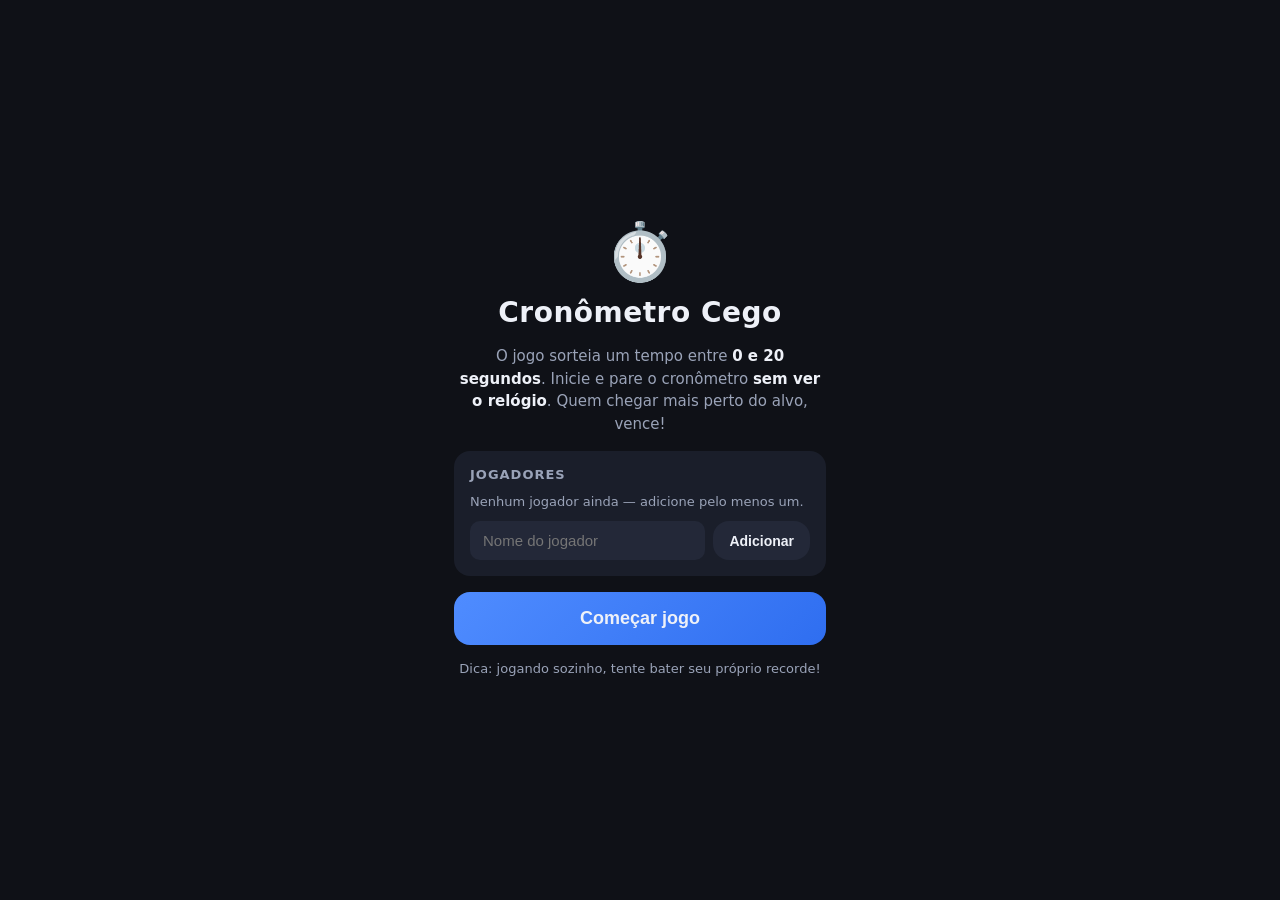
==== index.html @ a667278f "Adiciona jogo Cronômetro Cego (PWA para navegador e celular) Jogo de precisão temporal: o app sortei" ====
<!DOCTYPE html>
<html lang="pt-BR">
<head>
  <meta charset="UTF-8">
  <meta name="viewport" content="width=device-width, initial-scale=1.0, user-scalable=no, viewport-fit=cover">
  <meta name="theme-color" content="#0f1117">
  <meta name="description" content="Jogo do cronômetro cego: tente parar o tempo no alvo sem ver o relógio!">
  <title>Cronômetro Cego</title>
  <link rel="manifest" href="manifest.webmanifest">
  <link rel="icon" href="icon.svg" type="image/svg+xml">
  <link rel="apple-touch-icon" href="icon.svg">
  <link rel="stylesheet" href="style.css">
</head>
<body>

  <!-- ===== Tela: Configuração ===== -->
  <section id="screen-setup" class="screen active">
    <div class="container">
      <div class="logo">⏱️</div>
      <h1>Cronômetro Cego</h1>
      <p class="subtitle">
        O jogo sorteia um tempo entre <strong>0 e 20 segundos</strong>.
        Inicie e pare o cronômetro <strong>sem ver o relógio</strong>.
        Quem chegar mais perto do alvo, vence!
      </p>

      <div class="card">
        <label class="field-label" for="player-name-input">Jogadores</label>
        <ul id="player-list" class="player-list"></ul>
        <div class="add-player-row">
          <input id="player-name-input" type="text" maxlength="16" placeholder="Nome do jogador" autocomplete="off">
          <button id="btn-add-player" class="btn btn-small" type="button">Adicionar</button>
        </div>
      </div>

      <button id="btn-start-game" class="btn btn-primary btn-big" type="button">Começar jogo</button>
      <p class="hint">Dica: jogando sozinho, tente bater seu próprio recorde!</p>
    </div>
  </section>

  <!-- ===== Tela: Jogo ===== -->
  <section id="screen-play" class="screen">
    <div class="container">
      <div class="target-box">
        <span class="target-label">Tempo alvo</span>
        <span id="target-display" class="target-value">0,00 s</span>
      </div>

      <div id="current-player-box" class="current-player">
        <span class="turn-label">Vez de</span>
        <span id="current-player-name" class="turn-name">Jogador 1</span>
      </div>

      <button id="btn-timer" class="timer-button state-ready" type="button">
        <span id="timer-button-label">TOCAR PARA<br>INICIAR</span>
        <span class="pulse-ring"></span>
      </button>

      <p id="play-hint" class="hint">O relógio fica escondido enquanto corre. Confie no seu instinto! 🙈</p>
      <button id="btn-abort" class="btn btn-ghost" type="button">Cancelar rodada</button>
    </div>
  </section>

  <!-- ===== Tela: Registrado (entre jogadores) ===== -->
  <section id="screen-recorded" class="screen">
    <div class="container">
      <div class="logo">🔒</div>
      <h2>Tempo registrado!</h2>
      <p class="subtitle">O resultado de <strong id="recorded-player-name"></strong> ficará em segredo até o fim da rodada.</p>
      <p class="subtitle">Passe o aparelho para <strong id="next-player-name"></strong>.</p>
      <button id="btn-next-player" class="btn btn-primary btn-big" type="button">Estou pronto!</button>
    </div>
  </section>

  <!-- ===== Tela: Resultados ===== -->
  <section id="screen-results" class="screen">
    <div class="container">
      <div class="logo">🏆</div>
      <h2 id="results-title">Resultados</h2>
      <p class="subtitle">Tempo alvo: <strong id="results-target"></strong></p>

      <ol id="results-list" class="results-list"></ol>

      <div id="solo-best" class="solo-best hidden">
        Seu recorde: <strong id="solo-best-value"></strong> de diferença
      </div>

      <button id="btn-play-again" class="btn btn-primary btn-big" type="button">Jogar de novo</button>
      <button id="btn-change-players" class="btn btn-ghost" type="button">Trocar jogadores</button>
    </div>
  </section>

  <script src="app.js"></script>
</body>
</html>
---- style.css ----
/* ===== Base ===== */
* {
  margin: 0;
  padding: 0;
  box-sizing: border-box;
  -webkit-tap-highlight-color: transparent;
}

:root {
  --bg: #0f1117;
  --surface: #1a1e2a;
  --surface-2: #232838;
  --text: #eef1f8;
  --text-dim: #9aa3b8;
  --accent: #4f8cff;
  --accent-strong: #2f6ef0;
  --danger: #ff5d5d;
  --gold: #ffce4f;
  --radius: 16px;
}

html, body {
  height: 100%;
}

body {
  font-family: system-ui, -apple-system, "Segoe UI", Roboto, sans-serif;
  background: var(--bg);
  color: var(--text);
  overscroll-behavior: none;
  user-select: none;
  -webkit-user-select: none;
}

/* ===== Telas ===== */
.screen {
  display: none;
  min-height: 100dvh;
  padding: env(safe-area-inset-top) env(safe-area-inset-right) env(safe-area-inset-bottom) env(safe-area-inset-left);
}

.screen.active {
  display: flex;
  align-items: center;
  justify-content: center;
}

.container {
  width: 100%;
  max-width: 420px;
  padding: 24px;
  display: flex;
  flex-direction: column;
  align-items: center;
  gap: 16px;
  text-align: center;
}

.logo {
  font-size: 56px;
  line-height: 1;
}

h1 {
  font-size: 28px;
  letter-spacing: 0.5px;
}

h2 {
  font-size: 24px;
}

.subtitle {
  color: var(--text-dim);
  font-size: 15px;
  line-height: 1.5;
}

.subtitle strong {
  color: var(--text);
}

.hint {
  color: var(--text-dim);
  font-size: 13px;
}

.hidden {
  display: none !important;
}

/* ===== Botões ===== */
.btn {
  border: none;
  border-radius: var(--radius);
  font-size: 16px;
  font-weight: 600;
  color: var(--text);
  background: var(--surface-2);
  padding: 12px 20px;
  cursor: pointer;
  transition: transform 0.08s ease, background 0.15s ease;
}

.btn:active {
  transform: scale(0.97);
}

.btn-primary {
  background: linear-gradient(135deg, var(--accent), var(--accent-strong));
}

.btn-big {
  width: 100%;
  padding: 16px;
  font-size: 18px;
}

.btn-small {
  padding: 10px 16px;
  font-size: 14px;
  white-space: nowrap;
}

.btn-ghost {
  background: transparent;
  color: var(--text-dim);
  font-size: 14px;
}

/* ===== Configuração ===== */
.card {
  width: 100%;
  background: var(--surface);
  border-radius: var(--radius);
  padding: 16px;
  display: flex;
  flex-direction: column;
  gap: 12px;
  text-align: left;
}

.field-label {
  font-size: 13px;
  font-weight: 700;
  text-transform: uppercase;
  letter-spacing: 1px;
  color: var(--text-dim);
}

.player-list {
  list-style: none;
  display: flex;
  flex-direction: column;
  gap: 8px;
}

.player-list:empty::after {
  content: "Nenhum jogador ainda — adicione pelo menos um.";
  color: var(--text-dim);
  font-size: 13px;
}

.player-list li {
  display: flex;
  align-items: center;
  justify-content: space-between;
  background: var(--surface-2);
  border-radius: 10px;
  padding: 10px 12px;
  font-size: 15px;
}

.player-list .remove-player {
  background: none;
  border: none;
  color: var(--danger);
  font-size: 18px;
  cursor: pointer;
  padding: 0 4px;
  line-height: 1;
}

.add-player-row {
  display: flex;
  gap: 8px;
}

.add-player-row input {
  flex: 1;
  min-width: 0;
  background: var(--surface-2);
  border: 1px solid transparent;
  border-radius: 10px;
  padding: 10px 12px;
  font-size: 15px;
  color: var(--text);
  outline: none;
}

.add-player-row input:focus {
  border-color: var(--accent);
}

/* ===== Jogo ===== */
.target-box {
  display: flex;
  flex-direction: column;
  gap: 4px;
  background: var(--surface);
  border-radius: var(--radius);
  padding: 16px 32px;
}

.target-label {
  font-size: 12px;
  text-transform: uppercase;
  letter-spacing: 2px;
  color: var(--text-dim);
}

.target-value {
  font-size: 44px;
  font-weight: 800;
  font-variant-numeric: tabular-nums;
  color: var(--gold);
}

.current-player {
  display: flex;
  flex-direction: column;
  gap: 2px;
}

.turn-label {
  font-size: 12px;
  text-transform: uppercase;
  letter-spacing: 2px;
  color: var(--text-dim);
}

.turn-name {
  font-size: 22px;
  font-weight: 700;
}

.timer-button {
  position: relative;
  width: min(70vw, 280px);
  height: min(70vw, 280px);
  border-radius: 50%;
  border: none;
  font-size: 22px;
  font-weight: 800;
  letter-spacing: 1px;
  line-height: 1.4;
  color: #fff;
  cursor: pointer;
  transition: transform 0.08s ease;
  touch-action: manipulation;
}

.timer-button:active {
  transform: scale(0.96);
}

.timer-button.state-ready {
  background: radial-gradient(circle at 30% 30%, #35d07f, #1d9e5c);
  box-shadow: 0 0 40px rgba(53, 208, 127, 0.35);
}

.timer-button.state-running {
  background: radial-gradient(circle at 30% 30%, #ff7a5d, #e0402c);
  box-shadow: 0 0 40px rgba(255, 93, 93, 0.4);
}

.pulse-ring {
  position: absolute;
  inset: 0;
  border-radius: 50%;
  border: 3px solid rgba(255, 255, 255, 0.5);
  opacity: 0;
  pointer-events: none;
}

.timer-button.state-running .pulse-ring {
  animation: pulse 1.2s ease-out infinite;
}

@keyframes pulse {
  0%   { transform: scale(1);    opacity: 0.6; }
  100% { transform: scale(1.25); opacity: 0; }
}

/* ===== Resultados ===== */
.results-list {
  width: 100%;
  list-style: none;
  display: flex;
  flex-direction: column;
  gap: 8px;
  counter-reset: rank;
}

.results-list li {
  display: grid;
  grid-template-columns: 32px 1fr auto;
  align-items: center;
  gap: 8px;
  background: var(--surface);
  border-radius: 12px;
  padding: 12px 14px;
  text-align: left;
}

.results-list li.winner {
  background: linear-gradient(135deg, rgba(255, 206, 79, 0.18), var(--surface));
  border: 1px solid rgba(255, 206, 79, 0.5);
}

.results-list .rank {
  font-size: 18px;
  font-weight: 800;
  color: var(--text-dim);
}

.results-list li.winner .rank {
  color: var(--gold);
}

.results-list .who {
  display: flex;
  flex-direction: column;
  gap: 2px;
  min-width: 0;
}

.results-list .who .name {
  font-weight: 700;
  overflow: hidden;
  text-overflow: ellipsis;
  white-space: nowrap;
}

.results-list .who .time {
  font-size: 13px;
  color: var(--text-dim);
  font-variant-numeric: tabular-nums;
}

.results-list .diff {
  font-size: 16px;
  font-weight: 800;
  font-variant-numeric: tabular-nums;
  color: var(--accent);
  white-space: nowrap;
}

.results-list li.winner .diff {
  color: var(--gold);
}

.solo-best {
  background: var(--surface);
  border-radius: 12px;
  padding: 12px 16px;
  font-size: 14px;
  color: var(--text-dim);
}

.solo-best strong {
  color: var(--gold);
}
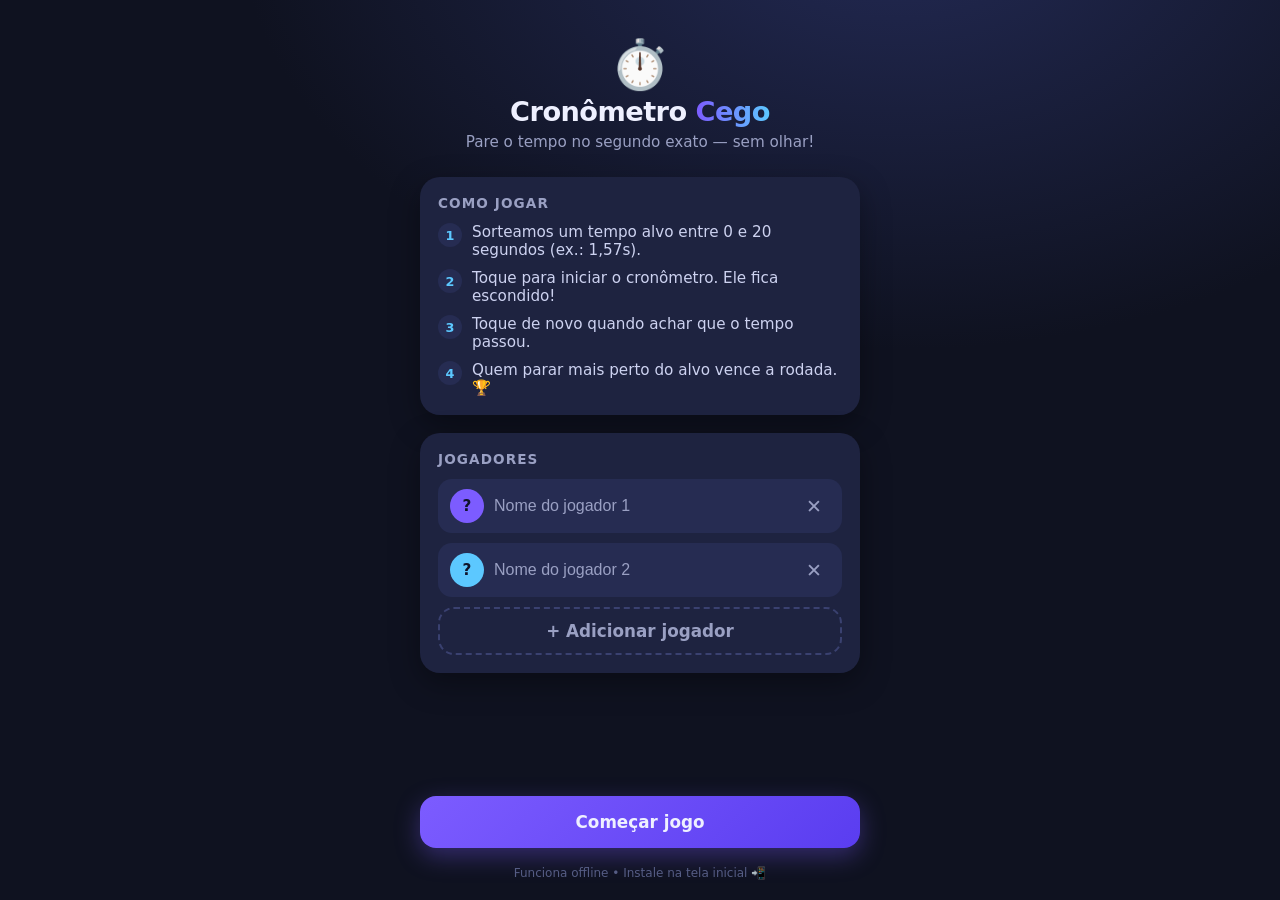
==== commit 9ea4cb60: "Adiciona jogo Cronômetro Cego (PWA para navegador e mobile) Jogo de precisão: o app sorteia um tempo" ====
--- a/index.html
+++ b/index.html
@@ -1,95 +1,777 @@
 <!DOCTYPE html>
 <html lang="pt-BR">
 <head>
-  <meta charset="UTF-8">
-  <meta name="viewport" content="width=device-width, initial-scale=1.0, user-scalable=no, viewport-fit=cover">
-  <meta name="theme-color" content="#0f1117">
-  <meta name="description" content="Jogo do cronômetro cego: tente parar o tempo no alvo sem ver o relógio!">
+  <meta charset="UTF-8" />
+  <meta name="viewport" content="width=device-width, initial-scale=1.0, user-scalable=no, viewport-fit=cover" />
+  <meta name="theme-color" content="#0f1220" />
+  <meta name="description" content="Cronômetro Cego — jogo de precisão: pare o cronômetro no tempo exato sem olhar!" />
+  <link rel="manifest" href="manifest.json" />
+  <link rel="icon" href="icons/icon.svg" type="image/svg+xml" />
+  <link rel="apple-touch-icon" href="icons/icon-192.png" />
+  <meta name="apple-mobile-web-app-capable" content="yes" />
+  <meta name="apple-mobile-web-app-status-bar-style" content="black-translucent" />
   <title>Cronômetro Cego</title>
-  <link rel="manifest" href="manifest.webmanifest">
-  <link rel="icon" href="icon.svg" type="image/svg+xml">
-  <link rel="apple-touch-icon" href="icon.svg">
-  <link rel="stylesheet" href="style.css">
+  <style>
+    :root {
+      --bg: #0f1220;
+      --bg-soft: #191d33;
+      --card: #1e2340;
+      --card-2: #262c52;
+      --text: #eef0ff;
+      --muted: #9aa0c3;
+      --accent: #7c5cff;
+      --accent-2: #5cc8ff;
+      --green: #3ddc84;
+      --yellow: #ffd166;
+      --red: #ff5c7a;
+      --radius: 20px;
+      --shadow: 0 10px 30px rgba(0, 0, 0, 0.35);
+    }
+
+    * { margin: 0; padding: 0; box-sizing: border-box; -webkit-tap-highlight-color: transparent; }
+
+    html, body {
+      height: 100%;
+      overscroll-behavior: none;
+    }
+
+    body {
+      font-family: system-ui, -apple-system, "Segoe UI", Roboto, sans-serif;
+      background: radial-gradient(1200px 800px at 70% -10%, #232a55 0%, var(--bg) 55%);
+      color: var(--text);
+      display: flex;
+      justify-content: center;
+      min-height: 100dvh;
+      user-select: none;
+      -webkit-user-select: none;
+    }
+
+    #app {
+      width: 100%;
+      max-width: 480px;
+      padding: max(16px, env(safe-area-inset-top)) 20px max(20px, env(safe-area-inset-bottom));
+      display: flex;
+      flex-direction: column;
+    }
+
+    .screen { display: none; flex-direction: column; flex: 1; animation: fadeIn 0.35s ease; }
+    .screen.active { display: flex; }
+
+    @keyframes fadeIn {
+      from { opacity: 0; transform: translateY(10px); }
+      to { opacity: 1; transform: translateY(0); }
+    }
+
+    @keyframes pop {
+      0% { transform: scale(0.6); opacity: 0; }
+      70% { transform: scale(1.08); }
+      100% { transform: scale(1); opacity: 1; }
+    }
+
+    header.top {
+      text-align: center;
+      padding: 24px 0 8px;
+    }
+
+    .logo {
+      font-size: 3rem;
+      line-height: 1;
+    }
+
+    h1 {
+      font-size: 1.7rem;
+      font-weight: 800;
+      letter-spacing: -0.02em;
+      margin-top: 8px;
+    }
+
+    h1 .grad {
+      background: linear-gradient(90deg, var(--accent), var(--accent-2));
+      -webkit-background-clip: text;
+      background-clip: text;
+      color: transparent;
+    }
+
+    .subtitle { color: var(--muted); margin-top: 6px; font-size: 0.95rem; }
+
+    .card {
+      background: var(--card);
+      border-radius: var(--radius);
+      padding: 18px;
+      box-shadow: var(--shadow);
+      margin-top: 18px;
+    }
+
+    .card h2 {
+      font-size: 0.85rem;
+      text-transform: uppercase;
+      letter-spacing: 0.08em;
+      color: var(--muted);
+      margin-bottom: 12px;
+    }
+
+    .rules { list-style: none; display: grid; gap: 10px; }
+    .rules li { display: flex; gap: 10px; align-items: flex-start; font-size: 0.95rem; color: #cdd2f0; }
+    .rules .n {
+      flex: 0 0 auto;
+      width: 24px; height: 24px;
+      border-radius: 50%;
+      background: var(--card-2);
+      color: var(--accent-2);
+      display: grid; place-items: center;
+      font-weight: 700; font-size: 0.8rem;
+    }
+
+    /* Players list */
+    .player-row {
+      display: flex;
+      align-items: center;
+      gap: 10px;
+      background: var(--card-2);
+      border-radius: 14px;
+      padding: 10px 12px;
+      margin-bottom: 10px;
+    }
+
+    .player-row .avatar {
+      width: 34px; height: 34px;
+      border-radius: 50%;
+      display: grid; place-items: center;
+      font-weight: 800;
+      font-size: 0.95rem;
+      color: #10132a;
+    }
+
+    .player-row input {
+      flex: 1;
+      min-width: 0;
+      background: transparent;
+      border: none;
+      outline: none;
+      color: var(--text);
+      font-size: 1rem;
+      font-weight: 600;
+    }
+    .player-row input::placeholder { color: var(--muted); font-weight: 400; }
+
+    .player-row .remove {
+      background: none;
+      border: none;
+      color: var(--muted);
+      font-size: 1.2rem;
+      cursor: pointer;
+      padding: 4px 8px;
+      border-radius: 8px;
+    }
+    .player-row .remove:active { background: rgba(255, 92, 122, 0.15); color: var(--red); }
+
+    .btn {
+      display: block;
+      width: 100%;
+      border: none;
+      border-radius: 16px;
+      padding: 16px;
+      font-size: 1.05rem;
+      font-weight: 700;
+      font-family: inherit;
+      cursor: pointer;
+      color: var(--text);
+      background: var(--card-2);
+      transition: transform 0.1s ease, filter 0.15s ease;
+    }
+    .btn:active { transform: scale(0.97); filter: brightness(1.15); }
+
+    .btn.primary {
+      background: linear-gradient(135deg, var(--accent), #5a3df0);
+      box-shadow: 0 8px 24px rgba(124, 92, 255, 0.35);
+    }
+
+    .btn.ghost {
+      background: transparent;
+      border: 2px dashed #3a4170;
+      color: var(--muted);
+      padding: 12px;
+      font-weight: 600;
+    }
+
+    .btn + .btn { margin-top: 12px; }
+
+    .spacer { flex: 1; }
+
+    /* ===== Round / target screen ===== */
+    .badge {
+      display: inline-block;
+      background: var(--card-2);
+      color: var(--accent-2);
+      font-size: 0.8rem;
+      font-weight: 700;
+      letter-spacing: 0.06em;
+      text-transform: uppercase;
+      padding: 6px 14px;
+      border-radius: 999px;
+      margin: 0 auto;
+    }
+
+    .center { text-align: center; }
+
+    .target-value {
+      font-size: clamp(4rem, 22vw, 6.5rem);
+      font-weight: 900;
+      letter-spacing: -0.03em;
+      line-height: 1.05;
+      margin: 10px 0 0;
+      background: linear-gradient(135deg, var(--accent-2), var(--accent));
+      -webkit-background-clip: text;
+      background-clip: text;
+      color: transparent;
+      animation: pop 0.5s ease;
+    }
+
+    .target-unit { font-size: 1.1rem; color: var(--muted); margin-top: 4px; }
+
+    .turn-pill {
+      display: flex;
+      align-items: center;
+      justify-content: center;
+      gap: 10px;
+      margin: 26px auto 0;
+      background: var(--card);
+      border-radius: 999px;
+      padding: 10px 20px;
+      width: fit-content;
+      box-shadow: var(--shadow);
+    }
+    .turn-pill .avatar {
+      width: 30px; height: 30px;
+      border-radius: 50%;
+      display: grid; place-items: center;
+      font-weight: 800; font-size: 0.85rem;
+      color: #10132a;
+    }
+    .turn-pill .name { font-weight: 700; font-size: 1.05rem; }
+
+    .hint { color: var(--muted); font-size: 0.9rem; margin-top: 14px; }
+
+    /* ===== The big timer button ===== */
+    .big-btn {
+      width: min(72vw, 300px);
+      aspect-ratio: 1;
+      margin: 28px auto;
+      border-radius: 50%;
+      border: none;
+      cursor: pointer;
+      font-family: inherit;
+      color: var(--text);
+      display: flex;
+      flex-direction: column;
+      align-items: center;
+      justify-content: center;
+      gap: 6px;
+      background: linear-gradient(145deg, #2a3160, #1c2143);
+      box-shadow: var(--shadow), inset 0 2px 0 rgba(255, 255, 255, 0.08);
+      transition: transform 0.1s ease;
+      position: relative;
+    }
+    .big-btn:active { transform: scale(0.96); }
+
+    .big-btn .icon { font-size: 3rem; line-height: 1; }
+    .big-btn .label { font-size: 1.15rem; font-weight: 800; letter-spacing: 0.02em; }
+    .big-btn .sub { font-size: 0.85rem; color: var(--muted); font-weight: 500; }
+
+    .big-btn.running {
+      background: linear-gradient(145deg, #45308f, #6d28d9);
+      animation: pulse 1.6s ease-in-out infinite;
+    }
+    .big-btn.running .sub { color: rgba(255, 255, 255, 0.75); }
+
+    @keyframes pulse {
+      0%, 100% { box-shadow: 0 0 0 0 rgba(124, 92, 255, 0.45), var(--shadow); }
+      50% { box-shadow: 0 0 0 26px rgba(124, 92, 255, 0), var(--shadow); }
+    }
+
+    /* ===== Player result ===== */
+    .result-time {
+      font-size: clamp(3.2rem, 17vw, 5rem);
+      font-weight: 900;
+      letter-spacing: -0.03em;
+      margin-top: 8px;
+      animation: pop 0.45s ease;
+    }
+
+    .diff-pill {
+      display: inline-flex;
+      align-items: center;
+      gap: 8px;
+      margin-top: 14px;
+      padding: 10px 20px;
+      border-radius: 999px;
+      font-weight: 800;
+      font-size: 1.05rem;
+      animation: pop 0.5s ease 0.1s backwards;
+    }
+    .diff-pill.great { background: rgba(61, 220, 132, 0.15); color: var(--green); }
+    .diff-pill.ok    { background: rgba(255, 209, 102, 0.15); color: var(--yellow); }
+    .diff-pill.bad   { background: rgba(255, 92, 122, 0.15); color: var(--red); }
+
+    .verdict { margin-top: 12px; font-size: 1rem; color: var(--muted); }
+
+    /* ===== Ranking ===== */
+    .rank-row {
+      display: flex;
+      align-items: center;
+      gap: 12px;
+      background: var(--card-2);
+      border-radius: 14px;
+      padding: 12px 14px;
+      margin-bottom: 10px;
+      animation: fadeIn 0.4s ease backwards;
+    }
+    .rank-row:nth-child(1) { animation-delay: 0.05s; }
+    .rank-row:nth-child(2) { animation-delay: 0.15s; }
+    .rank-row:nth-child(3) { animation-delay: 0.25s; }
+    .rank-row:nth-child(4) { animation-delay: 0.35s; }
+    .rank-row:nth-child(5) { animation-delay: 0.45s; }
+    .rank-row:nth-child(6) { animation-delay: 0.55s; }
+
+    .rank-row.winner {
+      background: linear-gradient(135deg, rgba(124, 92, 255, 0.35), rgba(92, 200, 255, 0.2));
+      outline: 2px solid rgba(124, 92, 255, 0.6);
+    }
+
+    .rank-row .medal { font-size: 1.4rem; width: 30px; text-align: center; }
+    .rank-row .info { flex: 1; min-width: 0; }
+    .rank-row .info .nm { font-weight: 700; white-space: nowrap; overflow: hidden; text-overflow: ellipsis; }
+    .rank-row .info .tm { font-size: 0.85rem; color: var(--muted); margin-top: 2px; }
+    .rank-row .delta { font-weight: 800; font-size: 1rem; text-align: right; }
+    .rank-row .delta small { display: block; font-weight: 500; color: var(--muted); font-size: 0.7rem; }
+
+    .winner-banner {
+      text-align: center;
+      margin: 18px 0 6px;
+    }
+    .winner-banner .trophy { font-size: 3.2rem; animation: pop 0.6s ease; display: inline-block; }
+    .winner-banner .who { font-size: 1.4rem; font-weight: 800; margin-top: 6px; }
+    .winner-banner .who span {
+      background: linear-gradient(90deg, var(--yellow), #ff9f68);
+      -webkit-background-clip: text;
+      background-clip: text;
+      color: transparent;
+    }
+
+    /* Scoreboard */
+    .score-strip {
+      display: flex;
+      gap: 8px;
+      overflow-x: auto;
+      padding: 4px 0;
+      margin-top: 14px;
+      scrollbar-width: none;
+    }
+    .score-strip::-webkit-scrollbar { display: none; }
+    .score-chip {
+      flex: 0 0 auto;
+      background: var(--card);
+      border-radius: 12px;
+      padding: 8px 14px;
+      text-align: center;
+      min-width: 76px;
+    }
+    .score-chip .nm { font-size: 0.75rem; color: var(--muted); white-space: nowrap; max-width: 90px; overflow: hidden; text-overflow: ellipsis; }
+    .score-chip .pts { font-size: 1.2rem; font-weight: 800; margin-top: 2px; }
+
+    footer.credit {
+      text-align: center;
+      color: #565d85;
+      font-size: 0.75rem;
+      padding-top: 18px;
+    }
+  </style>
 </head>
 <body>
-
-  <!-- ===== Tela: Configuração ===== -->
-  <section id="screen-setup" class="screen active">
-    <div class="container">
-      <div class="logo">⏱️</div>
-      <h1>Cronômetro Cego</h1>
-      <p class="subtitle">
-        O jogo sorteia um tempo entre <strong>0 e 20 segundos</strong>.
-        Inicie e pare o cronômetro <strong>sem ver o relógio</strong>.
-        Quem chegar mais perto do alvo, vence!
-      </p>
+  <div id="app">
+
+    <!-- ============ TELA: INÍCIO / JOGADORES ============ -->
+    <section id="screen-home" class="screen active">
+      <header class="top">
+        <div class="logo">⏱️</div>
+        <h1>Cronômetro <span class="grad">Cego</span></h1>
+        <p class="subtitle">Pare o tempo no segundo exato — sem olhar!</p>
+      </header>
 
       <div class="card">
-        <label class="field-label" for="player-name-input">Jogadores</label>
-        <ul id="player-list" class="player-list"></ul>
-        <div class="add-player-row">
-          <input id="player-name-input" type="text" maxlength="16" placeholder="Nome do jogador" autocomplete="off">
-          <button id="btn-add-player" class="btn btn-small" type="button">Adicionar</button>
+        <h2>Como jogar</h2>
+        <ul class="rules">
+          <li><span class="n">1</span> Sorteamos um tempo alvo entre 0 e 20 segundos (ex.: 1,57s).</li>
+          <li><span class="n">2</span> Toque para iniciar o cronômetro. Ele fica escondido!</li>
+          <li><span class="n">3</span> Toque de novo quando achar que o tempo passou.</li>
+          <li><span class="n">4</span> Quem parar mais perto do alvo vence a rodada. 🏆</li>
+        </ul>
+      </div>
+
+      <div class="card">
+        <h2>Jogadores</h2>
+        <div id="players-list"></div>
+        <button class="btn ghost" id="btn-add-player">+ Adicionar jogador</button>
+      </div>
+
+      <div class="spacer"></div>
+      <button class="btn primary" id="btn-start-game" style="margin-top:18px;">Começar jogo</button>
+      <footer class="credit">Funciona offline • Instale na tela inicial 📲</footer>
+    </section>
+
+    <!-- ============ TELA: ALVO DA RODADA ============ -->
+    <section id="screen-target" class="screen">
+      <header class="top">
+        <span class="badge" id="round-badge">Rodada 1</span>
+      </header>
+
+      <div class="center" style="margin-top:30px;">
+        <p class="subtitle">Seu alvo é parar o cronômetro em</p>
+        <div class="target-value" id="target-display">0,00</div>
+        <div class="target-unit">segundos</div>
+      </div>
+
+      <div class="spacer"></div>
+
+      <div class="center">
+        <p class="hint">Memorize bem esse número! ☝️</p>
+      </div>
+
+      <button class="btn primary" id="btn-goto-play" style="margin-top:20px;">Entendi, vamos lá!</button>
+    </section>
+
+    <!-- ============ TELA: JOGADA (cronômetro cego) ============ -->
+    <section id="screen-play" class="screen">
+      <header class="top">
+        <span class="badge" id="play-target-badge">Alvo: 0,00s</span>
+      </header>
+
+      <div class="turn-pill">
+        <div class="avatar" id="play-avatar">A</div>
+        <div class="name" id="play-name">Jogador</div>
+      </div>
+
+      <div class="spacer"></div>
+
+      <button class="big-btn" id="btn-timer">
+        <span class="icon" id="timer-icon">▶️</span>
+        <span class="label" id="timer-label">TOCAR PARA INICIAR</span>
+        <span class="sub" id="timer-sub">o cronômetro ficará invisível</span>
+      </button>
+
+      <div class="spacer"></div>
+      <p class="hint center" id="play-hint">Concentre-se… conte mentalmente! 🧠</p>
+    </section>
+
+    <!-- ============ TELA: RESULTADO DO JOGADOR ============ -->
+    <section id="screen-player-result" class="screen">
+      <header class="top">
+        <span class="badge" id="result-target-badge">Alvo: 0,00s</span>
+      </header>
+
+      <div class="center" style="margin-top:24px;">
+        <div class="turn-pill" style="margin-top:0;">
+          <div class="avatar" id="result-avatar">A</div>
+          <div class="name" id="result-name">Jogador</div>
         </div>
-      </div>
-
-      <button id="btn-start-game" class="btn btn-primary btn-big" type="button">Começar jogo</button>
-      <p class="hint">Dica: jogando sozinho, tente bater seu próprio recorde!</p>
-    </div>
-  </section>
-
-  <!-- ===== Tela: Jogo ===== -->
-  <section id="screen-play" class="screen">
-    <div class="container">
-      <div class="target-box">
-        <span class="target-label">Tempo alvo</span>
-        <span id="target-display" class="target-value">0,00 s</span>
-      </div>
-
-      <div id="current-player-box" class="current-player">
-        <span class="turn-label">Vez de</span>
-        <span id="current-player-name" class="turn-name">Jogador 1</span>
-      </div>
-
-      <button id="btn-timer" class="timer-button state-ready" type="button">
-        <span id="timer-button-label">TOCAR PARA<br>INICIAR</span>
-        <span class="pulse-ring"></span>
-      </button>
-
-      <p id="play-hint" class="hint">O relógio fica escondido enquanto corre. Confie no seu instinto! 🙈</p>
-      <button id="btn-abort" class="btn btn-ghost" type="button">Cancelar rodada</button>
-    </div>
-  </section>
-
-  <!-- ===== Tela: Registrado (entre jogadores) ===== -->
-  <section id="screen-recorded" class="screen">
-    <div class="container">
-      <div class="logo">🔒</div>
-      <h2>Tempo registrado!</h2>
-      <p class="subtitle">O resultado de <strong id="recorded-player-name"></strong> ficará em segredo até o fim da rodada.</p>
-      <p class="subtitle">Passe o aparelho para <strong id="next-player-name"></strong>.</p>
-      <button id="btn-next-player" class="btn btn-primary btn-big" type="button">Estou pronto!</button>
-    </div>
-  </section>
-
-  <!-- ===== Tela: Resultados ===== -->
-  <section id="screen-results" class="screen">
-    <div class="container">
-      <div class="logo">🏆</div>
-      <h2 id="results-title">Resultados</h2>
-      <p class="subtitle">Tempo alvo: <strong id="results-target"></strong></p>
-
-      <ol id="results-list" class="results-list"></ol>
-
-      <div id="solo-best" class="solo-best hidden">
-        Seu recorde: <strong id="solo-best-value"></strong> de diferença
-      </div>
-
-      <button id="btn-play-again" class="btn btn-primary btn-big" type="button">Jogar de novo</button>
-      <button id="btn-change-players" class="btn btn-ghost" type="button">Trocar jogadores</button>
-    </div>
-  </section>
-
-  <script src="app.js"></script>
+
+        <p class="subtitle" style="margin-top:26px;">Você parou em</p>
+        <div class="result-time" id="result-time">0,00s</div>
+
+        <div class="diff-pill" id="result-diff">±0,00s</div>
+        <p class="verdict" id="result-verdict"></p>
+      </div>
+
+      <div class="spacer"></div>
+      <button class="btn primary" id="btn-next-player">Próximo jogador →</button>
+    </section>
+
+    <!-- ============ TELA: RANKING DA RODADA ============ -->
+    <section id="screen-ranking" class="screen">
+      <header class="top">
+        <span class="badge" id="ranking-badge">Resultado da rodada</span>
+      </header>
+
+      <div class="winner-banner">
+        <span class="trophy">🏆</span>
+        <div class="who" id="winner-name"><span>—</span></div>
+        <p class="subtitle" id="winner-detail">chegou mais perto do alvo!</p>
+      </div>
+
+      <div class="card">
+        <h2 id="ranking-title">Ranking — alvo 0,00s</h2>
+        <div id="ranking-list"></div>
+      </div>
+
+      <div class="card">
+        <h2>Placar geral (vitórias)</h2>
+        <div class="score-strip" id="score-strip"></div>
+      </div>
+
+      <div class="spacer"></div>
+      <button class="btn primary" id="btn-next-round">Nova rodada 🔄</button>
+      <button class="btn" id="btn-end-game">Encerrar e voltar ao início</button>
+    </section>
+
+  </div>
+
+  <script>
+    "use strict";
+
+    /* ============================= Estado ============================= */
+    const AVATAR_COLORS = ["#7c5cff", "#5cc8ff", "#3ddc84", "#ffd166", "#ff5c7a", "#ff9f68", "#c084fc", "#4ade80"];
+
+    const state = {
+      players: [],        // { name, color, wins }
+      round: 0,
+      target: 0,          // segundos (2 casas)
+      currentIdx: 0,      // jogador da vez
+      results: [],        // { idx, time, diff } da rodada atual
+      timerStart: null,   // performance.now() quando iniciou
+      running: false,
+    };
+
+    /* ============================= Helpers ============================= */
+    const $ = (id) => document.getElementById(id);
+
+    const fmt = (n) => n.toFixed(2).replace(".", ",");
+
+    const vibrate = (ms) => { if (navigator.vibrate) navigator.vibrate(ms); };
+
+    function show(screenId) {
+      document.querySelectorAll(".screen").forEach((s) => s.classList.remove("active"));
+      $(screenId).classList.add("active");
+      window.scrollTo(0, 0);
+    }
+
+    function randomTarget() {
+      // 0,00 a 20,00 segundos, com 2 casas decimais
+      return Math.round(Math.random() * 2000) / 100;
+    }
+
+    function initials(name) {
+      return (name.trim()[0] || "?").toUpperCase();
+    }
+
+    /* ============================= Tela: jogadores ============================= */
+    const playersList = $("players-list");
+    let playerRows = []; // inputs vivos na tela inicial
+
+    function addPlayerRow(name = "") {
+      const idx = playerRows.length;
+      const color = AVATAR_COLORS[idx % AVATAR_COLORS.length];
+
+      const row = document.createElement("div");
+      row.className = "player-row";
+      row.innerHTML = `
+        <div class="avatar" style="background:${color}">?</div>
+        <input type="text" maxlength="16" placeholder="Nome do jogador ${idx + 1}" autocomplete="off" />
+        <button class="remove" aria-label="Remover jogador">✕</button>
+      `;
+
+      const input = row.querySelector("input");
+      const avatar = row.querySelector(".avatar");
+      input.value = name;
+      if (name) avatar.textContent = initials(name);
+
+      input.addEventListener("input", () => {
+        avatar.textContent = input.value.trim() ? initials(input.value) : "?";
+      });
+
+      row.querySelector(".remove").addEventListener("click", () => {
+        if (playerRows.length <= 1) return; // pelo menos 1 jogador
+        playersList.removeChild(row);
+        playerRows = playerRows.filter((r) => r.row !== row);
+        refreshPlaceholders();
+      });
+
+      playersList.appendChild(row);
+      playerRows.push({ row, input, avatar });
+    }
+
+    function refreshPlaceholders() {
+      playerRows.forEach((r, i) => {
+        r.input.placeholder = `Nome do jogador ${i + 1}`;
+        r.avatar.style.background = AVATAR_COLORS[i % AVATAR_COLORS.length];
+      });
+    }
+
+    $("btn-add-player").addEventListener("click", () => {
+      if (playerRows.length >= 8) return;
+      addPlayerRow();
+      playerRows[playerRows.length - 1].input.focus();
+    });
+
+    $("btn-start-game").addEventListener("click", () => {
+      state.players = playerRows.map((r, i) => ({
+        name: r.input.value.trim() || `Jogador ${i + 1}`,
+        color: AVATAR_COLORS[i % AVATAR_COLORS.length],
+        wins: 0,
+      }));
+      state.round = 0;
+      startRound();
+    });
+
+    /* ============================= Rodada ============================= */
+    function startRound() {
+      state.round += 1;
+      state.target = randomTarget();
+      state.currentIdx = 0;
+      state.results = [];
+
+      $("round-badge").textContent = `Rodada ${state.round}`;
+      $("target-display").textContent = fmt(state.target);
+      show("screen-target");
+    }
+
+    $("btn-goto-play").addEventListener("click", () => setupPlayScreen());
+
+    function setupPlayScreen() {
+      const p = state.players[state.currentIdx];
+      $("play-target-badge").textContent = `Alvo: ${fmt(state.target)}s`;
+      $("play-avatar").textContent = initials(p.name);
+      $("play-avatar").style.background = p.color;
+      $("play-name").textContent = p.name;
+      resetTimerButton();
+      show("screen-play");
+    }
+
+    /* ============================= Cronômetro cego ============================= */
+    const timerBtn = $("btn-timer");
+
+    function resetTimerButton() {
+      state.running = false;
+      state.timerStart = null;
+      timerBtn.classList.remove("running");
+      $("timer-icon").textContent = "▶️";
+      $("timer-label").textContent = "TOCAR PARA INICIAR";
+      $("timer-sub").textContent = "o cronômetro ficará invisível";
+      $("play-hint").textContent = "Concentre-se… conte mentalmente! 🧠";
+    }
+
+    timerBtn.addEventListener("click", () => {
+      if (!state.running) {
+        // INICIAR
+        state.running = true;
+        state.timerStart = performance.now();
+        timerBtn.classList.add("running");
+        $("timer-icon").textContent = "⏱️";
+        $("timer-label").textContent = "CRONÔMETRO RODANDO…";
+        $("timer-sub").textContent = "toque para PARAR";
+        $("play-hint").textContent = `Pare o mais perto possível de ${fmt(state.target)}s!`;
+        vibrate(30);
+      } else {
+        // PARAR
+        const elapsed = (performance.now() - state.timerStart) / 1000;
+        state.running = false;
+        vibrate([30, 40, 30]);
+
+        const time = Math.round(elapsed * 100) / 100;
+        const diff = Math.round(Math.abs(time - state.target) * 100) / 100;
+        state.results.push({ idx: state.currentIdx, time, diff });
+        showPlayerResult(time, diff);
+      }
+    });
+
+    /* ============================= Resultado do jogador ============================= */
+    function showPlayerResult(time, diff) {
+      const p = state.players[state.currentIdx];
+      $("result-target-badge").textContent = `Alvo: ${fmt(state.target)}s`;
+      $("result-avatar").textContent = initials(p.name);
+      $("result-avatar").style.background = p.color;
+      $("result-name").textContent = p.name;
+      $("result-time").textContent = `${fmt(time)}s`;
+
+      const pill = $("result-diff");
+      pill.textContent = `Diferença: ${fmt(diff)}s`;
+      pill.className = "diff-pill " + (diff <= 0.15 ? "great" : diff <= 0.6 ? "ok" : "bad");
+
+      $("result-verdict").textContent =
+        diff === 0    ? "PERFEITO! Você é um relógio humano! 🤯" :
+        diff <= 0.15  ? "Impressionante! Quase cravou! 🎯" :
+        diff <= 0.6   ? "Muito bom! Chegou pertinho. 👏" :
+        diff <= 1.5   ? "Nada mal, dá pra melhorar! 💪" :
+                        "Eita… o tempo voou (ou se arrastou)! 😅";
+
+      const isLast = state.currentIdx === state.players.length - 1;
+      $("btn-next-player").textContent = isLast
+        ? (state.players.length === 1 ? "Ver resultado 🏁" : "Ver ranking 🏁")
+        : "Próximo jogador →";
+
+      show("screen-player-result");
+    }
+
+    $("btn-next-player").addEventListener("click", () => {
+      if (state.currentIdx < state.players.length - 1) {
+        state.currentIdx += 1;
+        setupPlayScreen();
+      } else {
+        showRanking();
+      }
+    });
+
+    /* ============================= Ranking ============================= */
+    function showRanking() {
+      const sorted = [...state.results].sort((a, b) => a.diff - b.diff);
+      const winner = state.players[sorted[0].idx];
+      winner.wins += 1;
+
+      $("ranking-badge").textContent = `Rodada ${state.round} — fim`;
+      $("winner-name").innerHTML = `<span>${escapeHtml(winner.name)}</span> venceu!`;
+      $("winner-detail").textContent =
+        state.players.length === 1
+          ? `Sua diferença foi de ${fmt(sorted[0].diff)}s. Tente bater esse recorde!`
+          : `Ficou a apenas ${fmt(sorted[0].diff)}s do alvo!`;
+      $("ranking-title").textContent = `Ranking — alvo ${fmt(state.target)}s`;
+
+      const medals = ["🥇", "🥈", "🥉"];
+      $("ranking-list").innerHTML = sorted.map((r, i) => {
+        const p = state.players[r.idx];
+        return `
+          <div class="rank-row ${i === 0 ? "winner" : ""}">
+            <div class="medal">${medals[i] || `${i + 1}º`}</div>
+            <div class="avatar" style="background:${p.color};width:32px;height:32px;border-radius:50%;display:grid;place-items:center;font-weight:800;color:#10132a;">${initials(p.name)}</div>
+            <div class="info">
+              <div class="nm">${escapeHtml(p.name)}</div>
+              <div class="tm">parou em ${fmt(r.time)}s</div>
+            </div>
+            <div class="delta">±${fmt(r.diff)}s<small>diferença</small></div>
+          </div>
+        `;
+      }).join("");
+
+      $("score-strip").innerHTML = state.players.map((p) => `
+        <div class="score-chip">
+          <div class="nm">${escapeHtml(p.name)}</div>
+          <div class="pts">${p.wins} 🏆</div>
+        </div>
+      `).join("");
+
+      vibrate([50, 60, 50, 60, 120]);
+      show("screen-ranking");
+    }
+
+    function escapeHtml(s) {
+      return s.replace(/[&<>"']/g, (c) => ({
+        "&": "&amp;", "<": "&lt;", ">": "&gt;", '"': "&quot;", "'": "&#39;",
+      }[c]));
+    }
+
+    $("btn-next-round").addEventListener("click", () => startRound());
+
+    $("btn-end-game").addEventListener("click", () => {
+      show("screen-home");
+    });
+
+    /* ============================= Boot ============================= */
+    addPlayerRow();
+    addPlayerRow();
+
+    if ("serviceWorker" in navigator) {
+      window.addEventListener("load", () => {
+        navigator.serviceWorker.register("sw.js").catch(() => {});
+      });
+    }
+  </script>
 </body>
 </html>
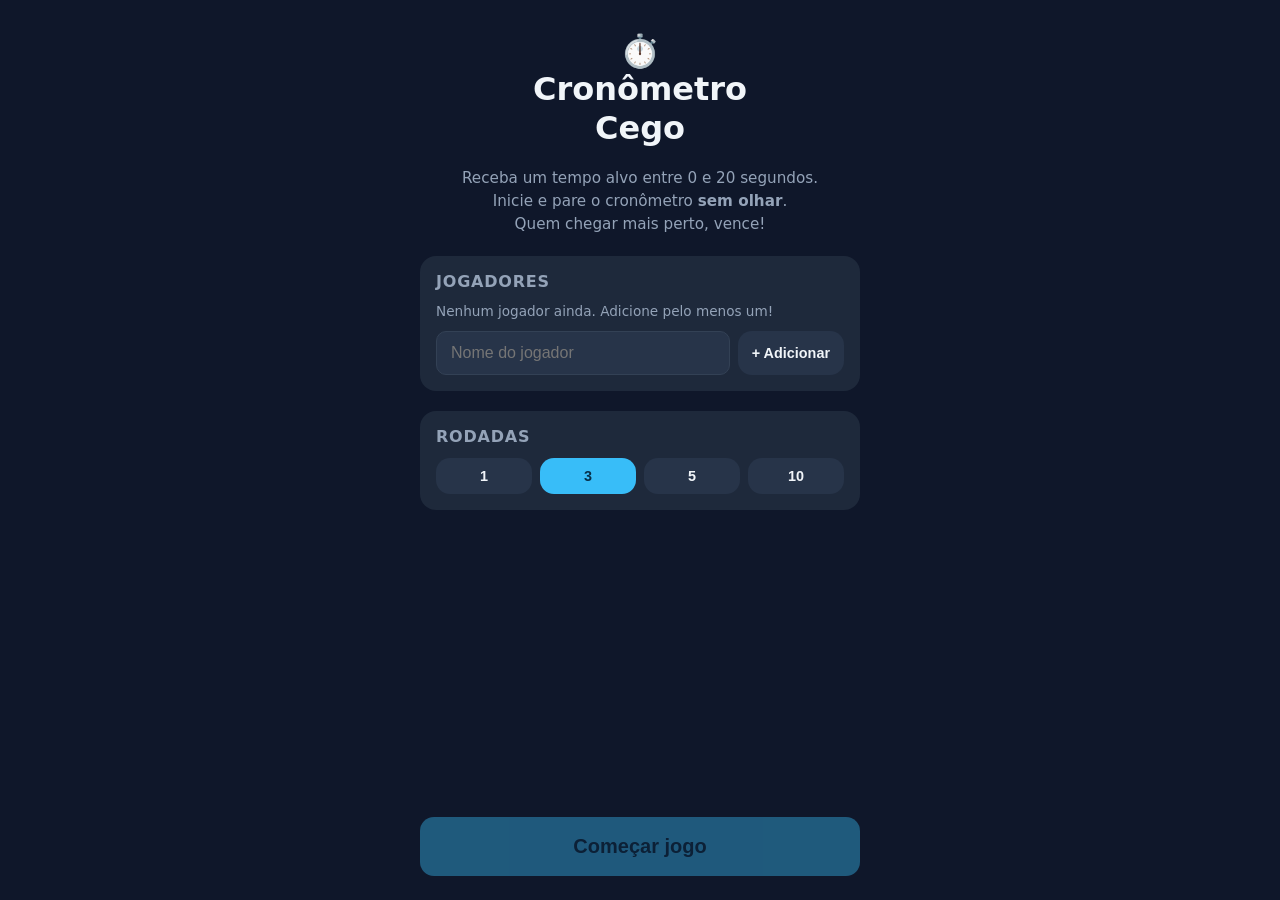
==== commit cc8c724e: "Adiciona jogo Cronômetro Cego (web + PWA mobile) Jogo de adivinhar o tempo: o app sorteia um alvo en" ====
--- a/index.html
+++ b/index.html
@@ -1,777 +1,113 @@
 <!DOCTYPE html>
 <html lang="pt-BR">
 <head>
-  <meta charset="UTF-8" />
-  <meta name="viewport" content="width=device-width, initial-scale=1.0, user-scalable=no, viewport-fit=cover" />
-  <meta name="theme-color" content="#0f1220" />
-  <meta name="description" content="Cronômetro Cego — jogo de precisão: pare o cronômetro no tempo exato sem olhar!" />
-  <link rel="manifest" href="manifest.json" />
-  <link rel="icon" href="icons/icon.svg" type="image/svg+xml" />
-  <link rel="apple-touch-icon" href="icons/icon-192.png" />
-  <meta name="apple-mobile-web-app-capable" content="yes" />
-  <meta name="apple-mobile-web-app-status-bar-style" content="black-translucent" />
-  <title>Cronômetro Cego</title>
-  <style>
-    :root {
-      --bg: #0f1220;
-      --bg-soft: #191d33;
-      --card: #1e2340;
-      --card-2: #262c52;
-      --text: #eef0ff;
-      --muted: #9aa0c3;
-      --accent: #7c5cff;
-      --accent-2: #5cc8ff;
-      --green: #3ddc84;
-      --yellow: #ffd166;
-      --red: #ff5c7a;
-      --radius: 20px;
-      --shadow: 0 10px 30px rgba(0, 0, 0, 0.35);
-    }
-
-    * { margin: 0; padding: 0; box-sizing: border-box; -webkit-tap-highlight-color: transparent; }
-
-    html, body {
-      height: 100%;
-      overscroll-behavior: none;
-    }
-
-    body {
-      font-family: system-ui, -apple-system, "Segoe UI", Roboto, sans-serif;
-      background: radial-gradient(1200px 800px at 70% -10%, #232a55 0%, var(--bg) 55%);
-      color: var(--text);
-      display: flex;
-      justify-content: center;
-      min-height: 100dvh;
-      user-select: none;
-      -webkit-user-select: none;
-    }
-
-    #app {
-      width: 100%;
-      max-width: 480px;
-      padding: max(16px, env(safe-area-inset-top)) 20px max(20px, env(safe-area-inset-bottom));
-      display: flex;
-      flex-direction: column;
-    }
-
-    .screen { display: none; flex-direction: column; flex: 1; animation: fadeIn 0.35s ease; }
-    .screen.active { display: flex; }
-
-    @keyframes fadeIn {
-      from { opacity: 0; transform: translateY(10px); }
-      to { opacity: 1; transform: translateY(0); }
-    }
-
-    @keyframes pop {
-      0% { transform: scale(0.6); opacity: 0; }
-      70% { transform: scale(1.08); }
-      100% { transform: scale(1); opacity: 1; }
-    }
-
-    header.top {
-      text-align: center;
-      padding: 24px 0 8px;
-    }
-
-    .logo {
-      font-size: 3rem;
-      line-height: 1;
-    }
-
-    h1 {
-      font-size: 1.7rem;
-      font-weight: 800;
-      letter-spacing: -0.02em;
-      margin-top: 8px;
-    }
-
-    h1 .grad {
-      background: linear-gradient(90deg, var(--accent), var(--accent-2));
-      -webkit-background-clip: text;
-      background-clip: text;
-      color: transparent;
-    }
-
-    .subtitle { color: var(--muted); margin-top: 6px; font-size: 0.95rem; }
-
-    .card {
-      background: var(--card);
-      border-radius: var(--radius);
-      padding: 18px;
-      box-shadow: var(--shadow);
-      margin-top: 18px;
-    }
-
-    .card h2 {
-      font-size: 0.85rem;
-      text-transform: uppercase;
-      letter-spacing: 0.08em;
-      color: var(--muted);
-      margin-bottom: 12px;
-    }
-
-    .rules { list-style: none; display: grid; gap: 10px; }
-    .rules li { display: flex; gap: 10px; align-items: flex-start; font-size: 0.95rem; color: #cdd2f0; }
-    .rules .n {
-      flex: 0 0 auto;
-      width: 24px; height: 24px;
-      border-radius: 50%;
-      background: var(--card-2);
-      color: var(--accent-2);
-      display: grid; place-items: center;
-      font-weight: 700; font-size: 0.8rem;
-    }
-
-    /* Players list */
-    .player-row {
-      display: flex;
-      align-items: center;
-      gap: 10px;
-      background: var(--card-2);
-      border-radius: 14px;
-      padding: 10px 12px;
-      margin-bottom: 10px;
-    }
-
-    .player-row .avatar {
-      width: 34px; height: 34px;
-      border-radius: 50%;
-      display: grid; place-items: center;
-      font-weight: 800;
-      font-size: 0.95rem;
-      color: #10132a;
-    }
-
-    .player-row input {
-      flex: 1;
-      min-width: 0;
-      background: transparent;
-      border: none;
-      outline: none;
-      color: var(--text);
-      font-size: 1rem;
-      font-weight: 600;
-    }
-    .player-row input::placeholder { color: var(--muted); font-weight: 400; }
-
-    .player-row .remove {
-      background: none;
-      border: none;
-      color: var(--muted);
-      font-size: 1.2rem;
-      cursor: pointer;
-      padding: 4px 8px;
-      border-radius: 8px;
-    }
-    .player-row .remove:active { background: rgba(255, 92, 122, 0.15); color: var(--red); }
-
-    .btn {
-      display: block;
-      width: 100%;
-      border: none;
-      border-radius: 16px;
-      padding: 16px;
-      font-size: 1.05rem;
-      font-weight: 700;
-      font-family: inherit;
-      cursor: pointer;
-      color: var(--text);
-      background: var(--card-2);
-      transition: transform 0.1s ease, filter 0.15s ease;
-    }
-    .btn:active { transform: scale(0.97); filter: brightness(1.15); }
-
-    .btn.primary {
-      background: linear-gradient(135deg, var(--accent), #5a3df0);
-      box-shadow: 0 8px 24px rgba(124, 92, 255, 0.35);
-    }
-
-    .btn.ghost {
-      background: transparent;
-      border: 2px dashed #3a4170;
-      color: var(--muted);
-      padding: 12px;
-      font-weight: 600;
-    }
-
-    .btn + .btn { margin-top: 12px; }
-
-    .spacer { flex: 1; }
-
-    /* ===== Round / target screen ===== */
-    .badge {
-      display: inline-block;
-      background: var(--card-2);
-      color: var(--accent-2);
-      font-size: 0.8rem;
-      font-weight: 700;
-      letter-spacing: 0.06em;
-      text-transform: uppercase;
-      padding: 6px 14px;
-      border-radius: 999px;
-      margin: 0 auto;
-    }
-
-    .center { text-align: center; }
-
-    .target-value {
-      font-size: clamp(4rem, 22vw, 6.5rem);
-      font-weight: 900;
-      letter-spacing: -0.03em;
-      line-height: 1.05;
-      margin: 10px 0 0;
-      background: linear-gradient(135deg, var(--accent-2), var(--accent));
-      -webkit-background-clip: text;
-      background-clip: text;
-      color: transparent;
-      animation: pop 0.5s ease;
-    }
-
-    .target-unit { font-size: 1.1rem; color: var(--muted); margin-top: 4px; }
-
-    .turn-pill {
-      display: flex;
-      align-items: center;
-      justify-content: center;
-      gap: 10px;
-      margin: 26px auto 0;
-      background: var(--card);
-      border-radius: 999px;
-      padding: 10px 20px;
-      width: fit-content;
-      box-shadow: var(--shadow);
-    }
-    .turn-pill .avatar {
-      width: 30px; height: 30px;
-      border-radius: 50%;
-      display: grid; place-items: center;
-      font-weight: 800; font-size: 0.85rem;
-      color: #10132a;
-    }
-    .turn-pill .name { font-weight: 700; font-size: 1.05rem; }
-
-    .hint { color: var(--muted); font-size: 0.9rem; margin-top: 14px; }
-
-    /* ===== The big timer button ===== */
-    .big-btn {
-      width: min(72vw, 300px);
-      aspect-ratio: 1;
-      margin: 28px auto;
-      border-radius: 50%;
-      border: none;
-      cursor: pointer;
-      font-family: inherit;
-      color: var(--text);
-      display: flex;
-      flex-direction: column;
-      align-items: center;
-      justify-content: center;
-      gap: 6px;
-      background: linear-gradient(145deg, #2a3160, #1c2143);
-      box-shadow: var(--shadow), inset 0 2px 0 rgba(255, 255, 255, 0.08);
-      transition: transform 0.1s ease;
-      position: relative;
-    }
-    .big-btn:active { transform: scale(0.96); }
-
-    .big-btn .icon { font-size: 3rem; line-height: 1; }
-    .big-btn .label { font-size: 1.15rem; font-weight: 800; letter-spacing: 0.02em; }
-    .big-btn .sub { font-size: 0.85rem; color: var(--muted); font-weight: 500; }
-
-    .big-btn.running {
-      background: linear-gradient(145deg, #45308f, #6d28d9);
-      animation: pulse 1.6s ease-in-out infinite;
-    }
-    .big-btn.running .sub { color: rgba(255, 255, 255, 0.75); }
-
-    @keyframes pulse {
-      0%, 100% { box-shadow: 0 0 0 0 rgba(124, 92, 255, 0.45), var(--shadow); }
-      50% { box-shadow: 0 0 0 26px rgba(124, 92, 255, 0), var(--shadow); }
-    }
-
-    /* ===== Player result ===== */
-    .result-time {
-      font-size: clamp(3.2rem, 17vw, 5rem);
-      font-weight: 900;
-      letter-spacing: -0.03em;
-      margin-top: 8px;
-      animation: pop 0.45s ease;
-    }
-
-    .diff-pill {
-      display: inline-flex;
-      align-items: center;
-      gap: 8px;
-      margin-top: 14px;
-      padding: 10px 20px;
-      border-radius: 999px;
-      font-weight: 800;
-      font-size: 1.05rem;
-      animation: pop 0.5s ease 0.1s backwards;
-    }
-    .diff-pill.great { background: rgba(61, 220, 132, 0.15); color: var(--green); }
-    .diff-pill.ok    { background: rgba(255, 209, 102, 0.15); color: var(--yellow); }
-    .diff-pill.bad   { background: rgba(255, 92, 122, 0.15); color: var(--red); }
-
-    .verdict { margin-top: 12px; font-size: 1rem; color: var(--muted); }
-
-    /* ===== Ranking ===== */
-    .rank-row {
-      display: flex;
-      align-items: center;
-      gap: 12px;
-      background: var(--card-2);
-      border-radius: 14px;
-      padding: 12px 14px;
-      margin-bottom: 10px;
-      animation: fadeIn 0.4s ease backwards;
-    }
-    .rank-row:nth-child(1) { animation-delay: 0.05s; }
-    .rank-row:nth-child(2) { animation-delay: 0.15s; }
-    .rank-row:nth-child(3) { animation-delay: 0.25s; }
-    .rank-row:nth-child(4) { animation-delay: 0.35s; }
-    .rank-row:nth-child(5) { animation-delay: 0.45s; }
-    .rank-row:nth-child(6) { animation-delay: 0.55s; }
-
-    .rank-row.winner {
-      background: linear-gradient(135deg, rgba(124, 92, 255, 0.35), rgba(92, 200, 255, 0.2));
-      outline: 2px solid rgba(124, 92, 255, 0.6);
-    }
-
-    .rank-row .medal { font-size: 1.4rem; width: 30px; text-align: center; }
-    .rank-row .info { flex: 1; min-width: 0; }
-    .rank-row .info .nm { font-weight: 700; white-space: nowrap; overflow: hidden; text-overflow: ellipsis; }
-    .rank-row .info .tm { font-size: 0.85rem; color: var(--muted); margin-top: 2px; }
-    .rank-row .delta { font-weight: 800; font-size: 1rem; text-align: right; }
-    .rank-row .delta small { display: block; font-weight: 500; color: var(--muted); font-size: 0.7rem; }
-
-    .winner-banner {
-      text-align: center;
-      margin: 18px 0 6px;
-    }
-    .winner-banner .trophy { font-size: 3.2rem; animation: pop 0.6s ease; display: inline-block; }
-    .winner-banner .who { font-size: 1.4rem; font-weight: 800; margin-top: 6px; }
-    .winner-banner .who span {
-      background: linear-gradient(90deg, var(--yellow), #ff9f68);
-      -webkit-background-clip: text;
-      background-clip: text;
-      color: transparent;
-    }
-
-    /* Scoreboard */
-    .score-strip {
-      display: flex;
-      gap: 8px;
-      overflow-x: auto;
-      padding: 4px 0;
-      margin-top: 14px;
-      scrollbar-width: none;
-    }
-    .score-strip::-webkit-scrollbar { display: none; }
-    .score-chip {
-      flex: 0 0 auto;
-      background: var(--card);
-      border-radius: 12px;
-      padding: 8px 14px;
-      text-align: center;
-      min-width: 76px;
-    }
-    .score-chip .nm { font-size: 0.75rem; color: var(--muted); white-space: nowrap; max-width: 90px; overflow: hidden; text-overflow: ellipsis; }
-    .score-chip .pts { font-size: 1.2rem; font-weight: 800; margin-top: 2px; }
-
-    footer.credit {
-      text-align: center;
-      color: #565d85;
-      font-size: 0.75rem;
-      padding-top: 18px;
-    }
-  </style>
+  <meta charset="UTF-8">
+  <meta name="viewport" content="width=device-width, initial-scale=1.0, user-scalable=no">
+  <meta name="theme-color" content="#0f172a">
+  <meta name="description" content="Cronômetro Cego — jogo de adivinhar o tempo no cronômetro sem olhar">
+  <link rel="manifest" href="manifest.json">
+  <link rel="icon" href="icon.svg" type="image/svg+xml">
+  <link rel="apple-touch-icon" href="icon-192.png">
+  <meta name="apple-mobile-web-app-capable" content="yes">
+  <meta name="apple-mobile-web-app-status-bar-style" content="black-translucent">
+  <title>Cronômetro Cego ⏱️</title>
+  <link rel="stylesheet" href="style.css">
 </head>
 <body>
-  <div id="app">
+  <main id="app">
 
-    <!-- ============ TELA: INÍCIO / JOGADORES ============ -->
-    <section id="screen-home" class="screen active">
-      <header class="top">
-        <div class="logo">⏱️</div>
-        <h1>Cronômetro <span class="grad">Cego</span></h1>
-        <p class="subtitle">Pare o tempo no segundo exato — sem olhar!</p>
-      </header>
+    <!-- Tela inicial: cadastro de jogadores -->
+    <section id="screen-setup" class="screen active">
+      <h1 class="logo">⏱️<br>Cronômetro<br>Cego</h1>
+      <p class="subtitle">Receba um tempo alvo entre 0 e 20 segundos.<br>Inicie e pare o cronômetro <strong>sem olhar</strong>.<br>Quem chegar mais perto, vence!</p>
 
       <div class="card">
-        <h2>Como jogar</h2>
-        <ul class="rules">
-          <li><span class="n">1</span> Sorteamos um tempo alvo entre 0 e 20 segundos (ex.: 1,57s).</li>
-          <li><span class="n">2</span> Toque para iniciar o cronômetro. Ele fica escondido!</li>
-          <li><span class="n">3</span> Toque de novo quando achar que o tempo passou.</li>
-          <li><span class="n">4</span> Quem parar mais perto do alvo vence a rodada. 🏆</li>
-        </ul>
+        <h2>Jogadores</h2>
+        <ul id="player-list" class="player-list"></ul>
+        <div class="add-player-row">
+          <input type="text" id="player-name-input" placeholder="Nome do jogador" maxlength="20" autocomplete="off">
+          <button id="btn-add-player" class="btn btn-small" type="button">+ Adicionar</button>
+        </div>
       </div>
 
       <div class="card">
-        <h2>Jogadores</h2>
-        <div id="players-list"></div>
-        <button class="btn ghost" id="btn-add-player">+ Adicionar jogador</button>
+        <h2>Rodadas</h2>
+        <div class="rounds-picker">
+          <button class="btn btn-small round-opt" data-rounds="1" type="button">1</button>
+          <button class="btn btn-small round-opt selected" data-rounds="3" type="button">3</button>
+          <button class="btn btn-small round-opt" data-rounds="5" type="button">5</button>
+          <button class="btn btn-small round-opt" data-rounds="10" type="button">10</button>
+        </div>
       </div>
 
-      <div class="spacer"></div>
-      <button class="btn primary" id="btn-start-game" style="margin-top:18px;">Começar jogo</button>
-      <footer class="credit">Funciona offline • Instale na tela inicial 📲</footer>
+      <button id="btn-start-game" class="btn btn-primary btn-big" type="button" disabled>Começar jogo</button>
     </section>
 
-    <!-- ============ TELA: ALVO DA RODADA ============ -->
+    <!-- Tela de anúncio do alvo -->
     <section id="screen-target" class="screen">
-      <header class="top">
-        <span class="badge" id="round-badge">Rodada 1</span>
-      </header>
-
-      <div class="center" style="margin-top:30px;">
-        <p class="subtitle">Seu alvo é parar o cronômetro em</p>
-        <div class="target-value" id="target-display">0,00</div>
-        <div class="target-unit">segundos</div>
+      <p class="round-label" id="target-round-label">Rodada 1 de 3</p>
+      <p class="turn-label">Vez de</p>
+      <h2 class="player-turn" id="target-player-name">Jogador</h2>
+      <div class="target-box">
+        <p class="target-caption">Seu tempo alvo é</p>
+        <p class="target-time" id="target-time-display">0,00</p>
+        <p class="target-caption">segundos</p>
       </div>
-
-      <div class="spacer"></div>
-
-      <div class="center">
-        <p class="hint">Memorize bem esse número! ☝️</p>
-      </div>
-
-      <button class="btn primary" id="btn-goto-play" style="margin-top:20px;">Entendi, vamos lá!</button>
+      <p class="hint">Memorize o tempo! O cronômetro ficará <strong>escondido</strong>.</p>
+      <button id="btn-ready" class="btn btn-primary btn-big" type="button">Estou pronto</button>
     </section>
 
-    <!-- ============ TELA: JOGADA (cronômetro cego) ============ -->
-    <section id="screen-play" class="screen">
-      <header class="top">
-        <span class="badge" id="play-target-badge">Alvo: 0,00s</span>
-      </header>
-
-      <div class="turn-pill">
-        <div class="avatar" id="play-avatar">A</div>
-        <div class="name" id="play-name">Jogador</div>
+    <!-- Tela do cronômetro (às cegas) -->
+    <section id="screen-timer" class="screen">
+      <p class="round-label" id="timer-round-label">Rodada 1 de 3</p>
+      <p class="timer-target-reminder" id="timer-target-reminder">Alvo: 0,00 s</p>
+      <div class="blind-display" id="blind-display">
+        <span class="blind-icon">🙈</span>
+        <span class="blind-text" id="blind-text">Toque para iniciar</span>
       </div>
-
-      <div class="spacer"></div>
-
-      <button class="big-btn" id="btn-timer">
-        <span class="icon" id="timer-icon">▶️</span>
-        <span class="label" id="timer-label">TOCAR PARA INICIAR</span>
-        <span class="sub" id="timer-sub">o cronômetro ficará invisível</span>
-      </button>
-
-      <div class="spacer"></div>
-      <p class="hint center" id="play-hint">Concentre-se… conte mentalmente! 🧠</p>
+      <button id="btn-timer" class="btn btn-timer btn-big" type="button">▶ Iniciar</button>
     </section>
 
-    <!-- ============ TELA: RESULTADO DO JOGADOR ============ -->
-    <section id="screen-player-result" class="screen">
-      <header class="top">
-        <span class="badge" id="result-target-badge">Alvo: 0,00s</span>
-      </header>
-
-      <div class="center" style="margin-top:24px;">
-        <div class="turn-pill" style="margin-top:0;">
-          <div class="avatar" id="result-avatar">A</div>
-          <div class="name" id="result-name">Jogador</div>
+    <!-- Tela de resultado da tentativa -->
+    <section id="screen-result" class="screen">
+      <p class="round-label" id="result-round-label">Rodada 1 de 3</p>
+      <h2 class="player-turn" id="result-player-name">Jogador</h2>
+      <div class="result-grid">
+        <div class="result-item">
+          <span class="result-caption">Alvo</span>
+          <span class="result-value" id="result-target">0,00 s</span>
         </div>
-
-        <p class="subtitle" style="margin-top:26px;">Você parou em</p>
-        <div class="result-time" id="result-time">0,00s</div>
-
-        <div class="diff-pill" id="result-diff">±0,00s</div>
-        <p class="verdict" id="result-verdict"></p>
+        <div class="result-item">
+          <span class="result-caption">Seu tempo</span>
+          <span class="result-value" id="result-actual">0,00 s</span>
+        </div>
       </div>
-
-      <div class="spacer"></div>
-      <button class="btn primary" id="btn-next-player">Próximo jogador →</button>
+      <div class="diff-box" id="diff-box">
+        <span class="diff-caption">Diferença</span>
+        <span class="diff-value" id="result-diff">0,00 s</span>
+        <span class="diff-rating" id="result-rating">🎯 Perfeito!</span>
+      </div>
+      <button id="btn-next" class="btn btn-primary btn-big" type="button">Próximo</button>
     </section>
 
-    <!-- ============ TELA: RANKING DA RODADA ============ -->
-    <section id="screen-ranking" class="screen">
-      <header class="top">
-        <span class="badge" id="ranking-badge">Resultado da rodada</span>
-      </header>
-
-      <div class="winner-banner">
-        <span class="trophy">🏆</span>
-        <div class="who" id="winner-name"><span>—</span></div>
-        <p class="subtitle" id="winner-detail">chegou mais perto do alvo!</p>
-      </div>
-
-      <div class="card">
-        <h2 id="ranking-title">Ranking — alvo 0,00s</h2>
-        <div id="ranking-list"></div>
-      </div>
-
-      <div class="card">
-        <h2>Placar geral (vitórias)</h2>
-        <div class="score-strip" id="score-strip"></div>
-      </div>
-
-      <div class="spacer"></div>
-      <button class="btn primary" id="btn-next-round">Nova rodada 🔄</button>
-      <button class="btn" id="btn-end-game">Encerrar e voltar ao início</button>
+    <!-- Tela de resultado da rodada -->
+    <section id="screen-round" class="screen">
+      <p class="round-label" id="round-summary-label">Resultado da rodada 1</p>
+      <h2 class="round-winner" id="round-winner">🏆 Fulano venceu!</h2>
+      <table class="score-table" id="round-table"></table>
+      <button id="btn-next-round" class="btn btn-primary btn-big" type="button">Próxima rodada</button>
     </section>
 
-  </div>
+    <!-- Tela final -->
+    <section id="screen-final" class="screen">
+      <h1 class="final-title">🏆</h1>
+      <h2 class="round-winner" id="final-winner">Fulano é o campeão!</h2>
+      <table class="score-table" id="final-table"></table>
+      <button id="btn-play-again" class="btn btn-primary btn-big" type="button">Jogar de novo</button>
+      <button id="btn-new-players" class="btn btn-small btn-ghost" type="button">Trocar jogadores</button>
+    </section>
 
-  <script>
-    "use strict";
-
-    /* ============================= Estado ============================= */
-    const AVATAR_COLORS = ["#7c5cff", "#5cc8ff", "#3ddc84", "#ffd166", "#ff5c7a", "#ff9f68", "#c084fc", "#4ade80"];
-
-    const state = {
-      players: [],        // { name, color, wins }
-      round: 0,
-      target: 0,          // segundos (2 casas)
-      currentIdx: 0,      // jogador da vez
-      results: [],        // { idx, time, diff } da rodada atual
-      timerStart: null,   // performance.now() quando iniciou
-      running: false,
-    };
-
-    /* ============================= Helpers ============================= */
-    const $ = (id) => document.getElementById(id);
-
-    const fmt = (n) => n.toFixed(2).replace(".", ",");
-
-    const vibrate = (ms) => { if (navigator.vibrate) navigator.vibrate(ms); };
-
-    function show(screenId) {
-      document.querySelectorAll(".screen").forEach((s) => s.classList.remove("active"));
-      $(screenId).classList.add("active");
-      window.scrollTo(0, 0);
-    }
-
-    function randomTarget() {
-      // 0,00 a 20,00 segundos, com 2 casas decimais
-      return Math.round(Math.random() * 2000) / 100;
-    }
-
-    function initials(name) {
-      return (name.trim()[0] || "?").toUpperCase();
-    }
-
-    /* ============================= Tela: jogadores ============================= */
-    const playersList = $("players-list");
-    let playerRows = []; // inputs vivos na tela inicial
-
-    function addPlayerRow(name = "") {
-      const idx = playerRows.length;
-      const color = AVATAR_COLORS[idx % AVATAR_COLORS.length];
-
-      const row = document.createElement("div");
-      row.className = "player-row";
-      row.innerHTML = `
-        <div class="avatar" style="background:${color}">?</div>
-        <input type="text" maxlength="16" placeholder="Nome do jogador ${idx + 1}" autocomplete="off" />
-        <button class="remove" aria-label="Remover jogador">✕</button>
-      `;
-
-      const input = row.querySelector("input");
-      const avatar = row.querySelector(".avatar");
-      input.value = name;
-      if (name) avatar.textContent = initials(name);
-
-      input.addEventListener("input", () => {
-        avatar.textContent = input.value.trim() ? initials(input.value) : "?";
-      });
-
-      row.querySelector(".remove").addEventListener("click", () => {
-        if (playerRows.length <= 1) return; // pelo menos 1 jogador
-        playersList.removeChild(row);
-        playerRows = playerRows.filter((r) => r.row !== row);
-        refreshPlaceholders();
-      });
-
-      playersList.appendChild(row);
-      playerRows.push({ row, input, avatar });
-    }
-
-    function refreshPlaceholders() {
-      playerRows.forEach((r, i) => {
-        r.input.placeholder = `Nome do jogador ${i + 1}`;
-        r.avatar.style.background = AVATAR_COLORS[i % AVATAR_COLORS.length];
-      });
-    }
-
-    $("btn-add-player").addEventListener("click", () => {
-      if (playerRows.length >= 8) return;
-      addPlayerRow();
-      playerRows[playerRows.length - 1].input.focus();
-    });
-
-    $("btn-start-game").addEventListener("click", () => {
-      state.players = playerRows.map((r, i) => ({
-        name: r.input.value.trim() || `Jogador ${i + 1}`,
-        color: AVATAR_COLORS[i % AVATAR_COLORS.length],
-        wins: 0,
-      }));
-      state.round = 0;
-      startRound();
-    });
-
-    /* ============================= Rodada ============================= */
-    function startRound() {
-      state.round += 1;
-      state.target = randomTarget();
-      state.currentIdx = 0;
-      state.results = [];
-
-      $("round-badge").textContent = `Rodada ${state.round}`;
-      $("target-display").textContent = fmt(state.target);
-      show("screen-target");
-    }
-
-    $("btn-goto-play").addEventListener("click", () => setupPlayScreen());
-
-    function setupPlayScreen() {
-      const p = state.players[state.currentIdx];
-      $("play-target-badge").textContent = `Alvo: ${fmt(state.target)}s`;
-      $("play-avatar").textContent = initials(p.name);
-      $("play-avatar").style.background = p.color;
-      $("play-name").textContent = p.name;
-      resetTimerButton();
-      show("screen-play");
-    }
-
-    /* ============================= Cronômetro cego ============================= */
-    const timerBtn = $("btn-timer");
-
-    function resetTimerButton() {
-      state.running = false;
-      state.timerStart = null;
-      timerBtn.classList.remove("running");
-      $("timer-icon").textContent = "▶️";
-      $("timer-label").textContent = "TOCAR PARA INICIAR";
-      $("timer-sub").textContent = "o cronômetro ficará invisível";
-      $("play-hint").textContent = "Concentre-se… conte mentalmente! 🧠";
-    }
-
-    timerBtn.addEventListener("click", () => {
-      if (!state.running) {
-        // INICIAR
-        state.running = true;
-        state.timerStart = performance.now();
-        timerBtn.classList.add("running");
-        $("timer-icon").textContent = "⏱️";
-        $("timer-label").textContent = "CRONÔMETRO RODANDO…";
-        $("timer-sub").textContent = "toque para PARAR";
-        $("play-hint").textContent = `Pare o mais perto possível de ${fmt(state.target)}s!`;
-        vibrate(30);
-      } else {
-        // PARAR
-        const elapsed = (performance.now() - state.timerStart) / 1000;
-        state.running = false;
-        vibrate([30, 40, 30]);
-
-        const time = Math.round(elapsed * 100) / 100;
-        const diff = Math.round(Math.abs(time - state.target) * 100) / 100;
-        state.results.push({ idx: state.currentIdx, time, diff });
-        showPlayerResult(time, diff);
-      }
-    });
-
-    /* ============================= Resultado do jogador ============================= */
-    function showPlayerResult(time, diff) {
-      const p = state.players[state.currentIdx];
-      $("result-target-badge").textContent = `Alvo: ${fmt(state.target)}s`;
-      $("result-avatar").textContent = initials(p.name);
-      $("result-avatar").style.background = p.color;
-      $("result-name").textContent = p.name;
-      $("result-time").textContent = `${fmt(time)}s`;
-
-      const pill = $("result-diff");
-      pill.textContent = `Diferença: ${fmt(diff)}s`;
-      pill.className = "diff-pill " + (diff <= 0.15 ? "great" : diff <= 0.6 ? "ok" : "bad");
-
-      $("result-verdict").textContent =
-        diff === 0    ? "PERFEITO! Você é um relógio humano! 🤯" :
-        diff <= 0.15  ? "Impressionante! Quase cravou! 🎯" :
-        diff <= 0.6   ? "Muito bom! Chegou pertinho. 👏" :
-        diff <= 1.5   ? "Nada mal, dá pra melhorar! 💪" :
-                        "Eita… o tempo voou (ou se arrastou)! 😅";
-
-      const isLast = state.currentIdx === state.players.length - 1;
-      $("btn-next-player").textContent = isLast
-        ? (state.players.length === 1 ? "Ver resultado 🏁" : "Ver ranking 🏁")
-        : "Próximo jogador →";
-
-      show("screen-player-result");
-    }
-
-    $("btn-next-player").addEventListener("click", () => {
-      if (state.currentIdx < state.players.length - 1) {
-        state.currentIdx += 1;
-        setupPlayScreen();
-      } else {
-        showRanking();
-      }
-    });
-
-    /* ============================= Ranking ============================= */
-    function showRanking() {
-      const sorted = [...state.results].sort((a, b) => a.diff - b.diff);
-      const winner = state.players[sorted[0].idx];
-      winner.wins += 1;
-
-      $("ranking-badge").textContent = `Rodada ${state.round} — fim`;
-      $("winner-name").innerHTML = `<span>${escapeHtml(winner.name)}</span> venceu!`;
-      $("winner-detail").textContent =
-        state.players.length === 1
-          ? `Sua diferença foi de ${fmt(sorted[0].diff)}s. Tente bater esse recorde!`
-          : `Ficou a apenas ${fmt(sorted[0].diff)}s do alvo!`;
-      $("ranking-title").textContent = `Ranking — alvo ${fmt(state.target)}s`;
-
-      const medals = ["🥇", "🥈", "🥉"];
-      $("ranking-list").innerHTML = sorted.map((r, i) => {
-        const p = state.players[r.idx];
-        return `
-          <div class="rank-row ${i === 0 ? "winner" : ""}">
-            <div class="medal">${medals[i] || `${i + 1}º`}</div>
-            <div class="avatar" style="background:${p.color};width:32px;height:32px;border-radius:50%;display:grid;place-items:center;font-weight:800;color:#10132a;">${initials(p.name)}</div>
-            <div class="info">
-              <div class="nm">${escapeHtml(p.name)}</div>
-              <div class="tm">parou em ${fmt(r.time)}s</div>
-            </div>
-            <div class="delta">±${fmt(r.diff)}s<small>diferença</small></div>
-          </div>
-        `;
-      }).join("");
-
-      $("score-strip").innerHTML = state.players.map((p) => `
-        <div class="score-chip">
-          <div class="nm">${escapeHtml(p.name)}</div>
-          <div class="pts">${p.wins} 🏆</div>
-        </div>
-      `).join("");
-
-      vibrate([50, 60, 50, 60, 120]);
-      show("screen-ranking");
-    }
-
-    function escapeHtml(s) {
-      return s.replace(/[&<>"']/g, (c) => ({
-        "&": "&amp;", "<": "&lt;", ">": "&gt;", '"': "&quot;", "'": "&#39;",
-      }[c]));
-    }
-
-    $("btn-next-round").addEventListener("click", () => startRound());
-
-    $("btn-end-game").addEventListener("click", () => {
-      show("screen-home");
-    });
-
-    /* ============================= Boot ============================= */
-    addPlayerRow();
-    addPlayerRow();
-
-    if ("serviceWorker" in navigator) {
-      window.addEventListener("load", () => {
-        navigator.serviceWorker.register("sw.js").catch(() => {});
-      });
-    }
-  </script>
+  </main>
+  <script src="game.js"></script>
 </body>
 </html>
--- a/style.css
+++ b/style.css
@@ -0,0 +1,393 @@
+:root {
+  --bg: #0f172a;
+  --bg-card: #1e293b;
+  --bg-card-2: #273449;
+  --text: #f1f5f9;
+  --text-dim: #94a3b8;
+  --accent: #38bdf8;
+  --accent-dark: #0284c7;
+  --green: #4ade80;
+  --yellow: #facc15;
+  --orange: #fb923c;
+  --red: #f87171;
+}
+
+* {
+  margin: 0;
+  padding: 0;
+  box-sizing: border-box;
+  -webkit-tap-highlight-color: transparent;
+}
+
+html, body {
+  height: 100%;
+}
+
+body {
+  background: var(--bg);
+  color: var(--text);
+  font-family: system-ui, -apple-system, 'Segoe UI', Roboto, sans-serif;
+  display: flex;
+  justify-content: center;
+  user-select: none;
+  -webkit-user-select: none;
+}
+
+#app {
+  width: 100%;
+  max-width: 480px;
+  min-height: 100dvh;
+  padding: 24px 20px calc(24px + env(safe-area-inset-bottom));
+  display: flex;
+  flex-direction: column;
+}
+
+.screen {
+  display: none;
+  flex-direction: column;
+  align-items: stretch;
+  gap: 20px;
+  flex: 1;
+}
+
+.screen.active {
+  display: flex;
+}
+
+.logo {
+  text-align: center;
+  font-size: 2rem;
+  line-height: 1.2;
+  margin-top: 8px;
+}
+
+.subtitle {
+  text-align: center;
+  color: var(--text-dim);
+  font-size: 0.95rem;
+  line-height: 1.5;
+}
+
+.card {
+  background: var(--bg-card);
+  border-radius: 16px;
+  padding: 16px;
+  display: flex;
+  flex-direction: column;
+  gap: 12px;
+}
+
+.card h2 {
+  font-size: 1rem;
+  color: var(--text-dim);
+  text-transform: uppercase;
+  letter-spacing: 0.05em;
+}
+
+.player-list {
+  list-style: none;
+  display: flex;
+  flex-direction: column;
+  gap: 8px;
+}
+
+.player-list:empty::after {
+  content: 'Nenhum jogador ainda. Adicione pelo menos um!';
+  color: var(--text-dim);
+  font-size: 0.85rem;
+}
+
+.player-list li {
+  display: flex;
+  align-items: center;
+  justify-content: space-between;
+  background: var(--bg-card-2);
+  border-radius: 10px;
+  padding: 10px 14px;
+  font-weight: 600;
+}
+
+.player-list button {
+  background: none;
+  border: none;
+  color: var(--red);
+  font-size: 1.1rem;
+  cursor: pointer;
+  padding: 4px;
+}
+
+.add-player-row {
+  display: flex;
+  gap: 8px;
+}
+
+.add-player-row input {
+  flex: 1;
+  min-width: 0;
+  background: var(--bg-card-2);
+  border: 1px solid #334155;
+  border-radius: 10px;
+  color: var(--text);
+  padding: 12px 14px;
+  font-size: 1rem;
+  outline: none;
+}
+
+.add-player-row input:focus {
+  border-color: var(--accent);
+}
+
+.rounds-picker {
+  display: flex;
+  gap: 8px;
+}
+
+.round-opt {
+  flex: 1;
+}
+
+.round-opt.selected {
+  background: var(--accent);
+  color: #082f49;
+}
+
+.btn {
+  border: none;
+  border-radius: 14px;
+  background: var(--bg-card-2);
+  color: var(--text);
+  font-size: 1rem;
+  font-weight: 700;
+  padding: 12px 16px;
+  cursor: pointer;
+  transition: transform 0.06s ease, background 0.15s ease;
+  touch-action: manipulation;
+}
+
+.btn:active {
+  transform: scale(0.97);
+}
+
+.btn:disabled {
+  opacity: 0.4;
+  cursor: not-allowed;
+}
+
+.btn-small {
+  font-size: 0.9rem;
+  padding: 10px 14px;
+}
+
+.btn-big {
+  font-size: 1.25rem;
+  padding: 18px;
+  margin-top: auto;
+}
+
+.btn-primary {
+  background: var(--accent);
+  color: #082f49;
+}
+
+.btn-primary:not(:disabled):hover {
+  background: var(--accent-dark);
+  color: var(--text);
+}
+
+.btn-ghost {
+  background: none;
+  color: var(--text-dim);
+}
+
+.round-label {
+  text-align: center;
+  color: var(--text-dim);
+  font-size: 0.85rem;
+  text-transform: uppercase;
+  letter-spacing: 0.08em;
+}
+
+.turn-label {
+  text-align: center;
+  color: var(--text-dim);
+}
+
+.player-turn {
+  text-align: center;
+  font-size: 1.6rem;
+}
+
+.target-box {
+  background: var(--bg-card);
+  border: 2px solid var(--accent);
+  border-radius: 20px;
+  padding: 28px 16px;
+  text-align: center;
+  display: flex;
+  flex-direction: column;
+  gap: 6px;
+}
+
+.target-caption {
+  color: var(--text-dim);
+  font-size: 0.95rem;
+}
+
+.target-time {
+  font-size: 4rem;
+  font-weight: 800;
+  font-variant-numeric: tabular-nums;
+  color: var(--accent);
+  line-height: 1.1;
+}
+
+.hint {
+  text-align: center;
+  color: var(--text-dim);
+  font-size: 0.9rem;
+}
+
+.timer-target-reminder {
+  text-align: center;
+  font-size: 1.3rem;
+  font-weight: 700;
+  color: var(--accent);
+}
+
+.blind-display {
+  flex: 1;
+  background: var(--bg-card);
+  border-radius: 20px;
+  display: flex;
+  flex-direction: column;
+  align-items: center;
+  justify-content: center;
+  gap: 12px;
+  min-height: 200px;
+}
+
+.blind-display.running {
+  background: #14532d;
+  animation: pulse 1.2s ease-in-out infinite;
+}
+
+@keyframes pulse {
+  0%, 100% { opacity: 1; }
+  50% { opacity: 0.75; }
+}
+
+.blind-icon {
+  font-size: 4rem;
+}
+
+.blind-text {
+  color: var(--text-dim);
+  font-size: 1.1rem;
+  font-weight: 600;
+}
+
+.btn-timer {
+  background: var(--green);
+  color: #052e16;
+}
+
+.btn-timer.running {
+  background: var(--red);
+  color: #450a0a;
+}
+
+.result-grid {
+  display: grid;
+  grid-template-columns: 1fr 1fr;
+  gap: 12px;
+}
+
+.result-item {
+  background: var(--bg-card);
+  border-radius: 16px;
+  padding: 18px 12px;
+  display: flex;
+  flex-direction: column;
+  align-items: center;
+  gap: 6px;
+}
+
+.result-caption, .diff-caption {
+  color: var(--text-dim);
+  font-size: 0.85rem;
+  text-transform: uppercase;
+  letter-spacing: 0.05em;
+}
+
+.result-value {
+  font-size: 1.8rem;
+  font-weight: 800;
+  font-variant-numeric: tabular-nums;
+}
+
+.diff-box {
+  background: var(--bg-card);
+  border-radius: 20px;
+  padding: 24px 16px;
+  display: flex;
+  flex-direction: column;
+  align-items: center;
+  gap: 8px;
+}
+
+.diff-value {
+  font-size: 3rem;
+  font-weight: 800;
+  font-variant-numeric: tabular-nums;
+}
+
+.diff-rating {
+  font-size: 1.2rem;
+  font-weight: 700;
+}
+
+.diff-perfect .diff-value, .diff-perfect .diff-rating { color: var(--green); }
+.diff-good .diff-value, .diff-good .diff-rating { color: var(--yellow); }
+.diff-ok .diff-value, .diff-ok .diff-rating { color: var(--orange); }
+.diff-bad .diff-value, .diff-bad .diff-rating { color: var(--red); }
+
+.round-winner {
+  text-align: center;
+  font-size: 1.5rem;
+}
+
+.final-title {
+  text-align: center;
+  font-size: 4rem;
+}
+
+.score-table {
+  width: 100%;
+  border-collapse: collapse;
+  background: var(--bg-card);
+  border-radius: 16px;
+  overflow: hidden;
+}
+
+.score-table th, .score-table td {
+  padding: 12px 14px;
+  text-align: left;
+  font-variant-numeric: tabular-nums;
+}
+
+.score-table th {
+  color: var(--text-dim);
+  font-size: 0.8rem;
+  text-transform: uppercase;
+  letter-spacing: 0.05em;
+  border-bottom: 1px solid #334155;
+}
+
+.score-table td:last-child, .score-table th:last-child {
+  text-align: right;
+}
+
+.score-table tr.winner td {
+  color: var(--green);
+  font-weight: 700;
+}
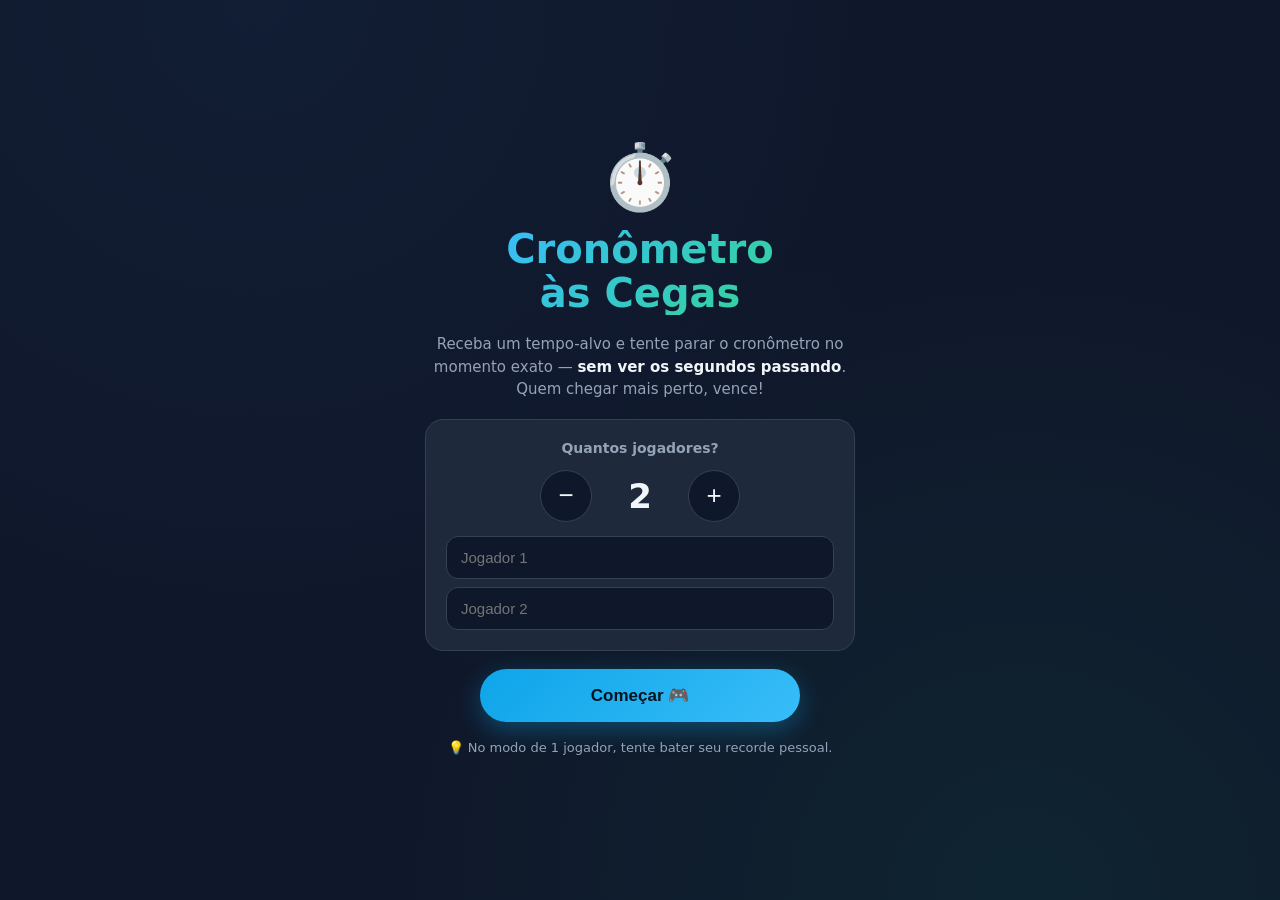
==== commit 4a538090: "Adiciona jogo Cronômetro às Cegas (web + PWA mobile) Jogo em que o app sorteia um tempo-alvo (0,5–20" ====
--- a/index.html
+++ b/index.html
@@ -4,110 +4,99 @@
   <meta charset="UTF-8">
   <meta name="viewport" content="width=device-width, initial-scale=1.0, user-scalable=no">
   <meta name="theme-color" content="#0f172a">
-  <meta name="description" content="Cronômetro Cego — jogo de adivinhar o tempo no cronômetro sem olhar">
-  <link rel="manifest" href="manifest.json">
-  <link rel="icon" href="icon.svg" type="image/svg+xml">
-  <link rel="apple-touch-icon" href="icon-192.png">
-  <meta name="apple-mobile-web-app-capable" content="yes">
-  <meta name="apple-mobile-web-app-status-bar-style" content="black-translucent">
-  <title>Cronômetro Cego ⏱️</title>
+  <meta name="description" content="Jogo do Cronômetro às Cegas — tente parar o cronômetro no tempo certo, sem ver!">
+  <title>Cronômetro às Cegas</title>
+  <link rel="manifest" href="manifest.webmanifest">
+  <link rel="icon" href="icons/icon-192.png">
+  <link rel="apple-touch-icon" href="icons/icon-192.png">
   <link rel="stylesheet" href="style.css">
 </head>
 <body>
-  <main id="app">
 
-    <!-- Tela inicial: cadastro de jogadores -->
-    <section id="screen-setup" class="screen active">
-      <h1 class="logo">⏱️<br>Cronômetro<br>Cego</h1>
-      <p class="subtitle">Receba um tempo alvo entre 0 e 20 segundos.<br>Inicie e pare o cronômetro <strong>sem olhar</strong>.<br>Quem chegar mais perto, vence!</p>
+  <!-- ===== Tela: Início ===== -->
+  <section id="screen-home" class="screen active">
+    <div class="container">
+      <div class="logo">⏱️</div>
+      <h1>Cronômetro<br>às Cegas</h1>
+      <p class="subtitle">Receba um tempo-alvo e tente parar o cronômetro no momento exato — <strong>sem ver os segundos passando</strong>. Quem chegar mais perto, vence!</p>
 
       <div class="card">
-        <h2>Jogadores</h2>
-        <ul id="player-list" class="player-list"></ul>
-        <div class="add-player-row">
-          <input type="text" id="player-name-input" placeholder="Nome do jogador" maxlength="20" autocomplete="off">
-          <button id="btn-add-player" class="btn btn-small" type="button">+ Adicionar</button>
+        <label class="field-label" for="player-count">Quantos jogadores?</label>
+        <div class="stepper">
+          <button type="button" id="btn-minus" class="stepper-btn" aria-label="Menos um jogador">−</button>
+          <span id="player-count" class="stepper-value">2</span>
+          <button type="button" id="btn-plus" class="stepper-btn" aria-label="Mais um jogador">+</button>
         </div>
+        <div id="player-names" class="player-names"></div>
       </div>
 
-      <div class="card">
-        <h2>Rodadas</h2>
-        <div class="rounds-picker">
-          <button class="btn btn-small round-opt" data-rounds="1" type="button">1</button>
-          <button class="btn btn-small round-opt selected" data-rounds="3" type="button">3</button>
-          <button class="btn btn-small round-opt" data-rounds="5" type="button">5</button>
-          <button class="btn btn-small round-opt" data-rounds="10" type="button">10</button>
-        </div>
+      <button type="button" id="btn-start-game" class="btn btn-primary">Começar 🎮</button>
+      <p class="hint">💡 No modo de 1 jogador, tente bater seu recorde pessoal.</p>
+    </div>
+  </section>
+
+  <!-- ===== Tela: Jogo ===== -->
+  <section id="screen-game" class="screen">
+    <div class="container">
+      <div class="round-info">
+        <span id="round-label" class="chip">Rodada 1</span>
+        <span id="turn-label" class="chip chip-accent">Vez de Jogador 1</span>
       </div>
 
-      <button id="btn-start-game" class="btn btn-primary btn-big" type="button" disabled>Começar jogo</button>
-    </section>
+      <div class="target-card">
+        <span class="target-title">🎯 Tempo-alvo</span>
+        <span id="target-time" class="target-value">7,43<small>s</small></span>
+      </div>
 
-    <!-- Tela de anúncio do alvo -->
-    <section id="screen-target" class="screen">
-      <p class="round-label" id="target-round-label">Rodada 1 de 3</p>
-      <p class="turn-label">Vez de</p>
-      <h2 class="player-turn" id="target-player-name">Jogador</h2>
-      <div class="target-box">
-        <p class="target-caption">Seu tempo alvo é</p>
-        <p class="target-time" id="target-time-display">0,00</p>
-        <p class="target-caption">segundos</p>
+      <div id="timer-area" class="timer-area">
+        <div id="timer-visual" class="timer-visual">
+          <div class="pulse-ring"></div>
+          <span id="timer-emoji">🙈</span>
+        </div>
+        <p id="timer-status" class="timer-status">Toque no botão para iniciar o cronômetro.<br>Ele ficará <strong>escondido</strong>!</p>
       </div>
-      <p class="hint">Memorize o tempo! O cronômetro ficará <strong>escondido</strong>.</p>
-      <button id="btn-ready" class="btn btn-primary btn-big" type="button">Estou pronto</button>
-    </section>
 
-    <!-- Tela do cronômetro (às cegas) -->
-    <section id="screen-timer" class="screen">
-      <p class="round-label" id="timer-round-label">Rodada 1 de 3</p>
-      <p class="timer-target-reminder" id="timer-target-reminder">Alvo: 0,00 s</p>
-      <div class="blind-display" id="blind-display">
-        <span class="blind-icon">🙈</span>
-        <span class="blind-text" id="blind-text">Toque para iniciar</span>
+      <button type="button" id="btn-timer" class="btn btn-timer btn-go">INICIAR ▶</button>
+      <p class="hint">Também funciona com a tecla <kbd>Espaço</kbd></p>
+    </div>
+  </section>
+
+  <!-- ===== Tela: Entre jogadores ===== -->
+  <section id="screen-pass" class="screen">
+    <div class="container">
+      <div class="logo">🤫</div>
+      <h2>Tempo registrado!</h2>
+      <p class="subtitle">O resultado é segredo até o fim da rodada.<br>Passe o aparelho para:</p>
+      <p id="next-player-name" class="big-name">Jogador 2</p>
+      <button type="button" id="btn-next-player" class="btn btn-primary">Pode vir! 👍</button>
+    </div>
+  </section>
+
+  <!-- ===== Tela: Resultado da rodada ===== -->
+  <section id="screen-result" class="screen">
+    <div class="container">
+      <h2 id="result-title">Resultado da rodada</h2>
+      <p class="subtitle">Alvo: <strong id="result-target">7,43s</strong></p>
+      <div id="result-list" class="result-list"></div>
+      <div id="solo-feedback" class="solo-feedback hidden"></div>
+      <div class="btn-row">
+        <button type="button" id="btn-next-round" class="btn btn-primary">Próxima rodada 🔁</button>
+        <button type="button" id="btn-finish" class="btn btn-ghost">Encerrar jogo</button>
       </div>
-      <button id="btn-timer" class="btn btn-timer btn-big" type="button">▶ Iniciar</button>
-    </section>
+    </div>
+  </section>
 
-    <!-- Tela de resultado da tentativa -->
-    <section id="screen-result" class="screen">
-      <p class="round-label" id="result-round-label">Rodada 1 de 3</p>
-      <h2 class="player-turn" id="result-player-name">Jogador</h2>
-      <div class="result-grid">
-        <div class="result-item">
-          <span class="result-caption">Alvo</span>
-          <span class="result-value" id="result-target">0,00 s</span>
-        </div>
-        <div class="result-item">
-          <span class="result-caption">Seu tempo</span>
-          <span class="result-value" id="result-actual">0,00 s</span>
-        </div>
-      </div>
-      <div class="diff-box" id="diff-box">
-        <span class="diff-caption">Diferença</span>
-        <span class="diff-value" id="result-diff">0,00 s</span>
-        <span class="diff-rating" id="result-rating">🎯 Perfeito!</span>
-      </div>
-      <button id="btn-next" class="btn btn-primary btn-big" type="button">Próximo</button>
-    </section>
+  <!-- ===== Tela: Placar final ===== -->
+  <section id="screen-final" class="screen">
+    <div class="container">
+      <div class="logo">🏆</div>
+      <h2>Fim de jogo!</h2>
+      <p id="final-subtitle" class="subtitle"></p>
+      <div id="final-list" class="result-list"></div>
+      <button type="button" id="btn-play-again" class="btn btn-primary">Jogar novamente 🔄</button>
+    </div>
+  </section>
 
-    <!-- Tela de resultado da rodada -->
-    <section id="screen-round" class="screen">
-      <p class="round-label" id="round-summary-label">Resultado da rodada 1</p>
-      <h2 class="round-winner" id="round-winner">🏆 Fulano venceu!</h2>
-      <table class="score-table" id="round-table"></table>
-      <button id="btn-next-round" class="btn btn-primary btn-big" type="button">Próxima rodada</button>
-    </section>
-
-    <!-- Tela final -->
-    <section id="screen-final" class="screen">
-      <h1 class="final-title">🏆</h1>
-      <h2 class="round-winner" id="final-winner">Fulano é o campeão!</h2>
-      <table class="score-table" id="final-table"></table>
-      <button id="btn-play-again" class="btn btn-primary btn-big" type="button">Jogar de novo</button>
-      <button id="btn-new-players" class="btn btn-small btn-ghost" type="button">Trocar jogadores</button>
-    </section>
-
-  </main>
-  <script src="game.js"></script>
+  <script src="app.js"></script>
 </body>
 </html>
--- a/style.css
+++ b/style.css
@@ -1,15 +1,20 @@
+/* ===== Cronômetro às Cegas ===== */
+
 :root {
   --bg: #0f172a;
-  --bg-card: #1e293b;
-  --bg-card-2: #273449;
+  --bg-soft: #1e293b;
+  --card: #1e293b;
+  --card-border: #334155;
   --text: #f1f5f9;
   --text-dim: #94a3b8;
   --accent: #38bdf8;
-  --accent-dark: #0284c7;
-  --green: #4ade80;
-  --yellow: #facc15;
-  --orange: #fb923c;
+  --accent-strong: #0ea5e9;
+  --green: #34d399;
+  --green-strong: #10b981;
   --red: #f87171;
+  --red-strong: #ef4444;
+  --gold: #fbbf24;
+  --radius: 18px;
 }
 
 * {
@@ -24,370 +29,394 @@
 }
 
 body {
+  font-family: system-ui, -apple-system, "Segoe UI", Roboto, sans-serif;
+  background: var(--bg);
+  background-image: radial-gradient(circle at 20% 0%, #1e3a5f33 0%, transparent 50%),
+                    radial-gradient(circle at 80% 100%, #0e7a5f22 0%, transparent 50%);
+  color: var(--text);
+  min-height: 100dvh;
+  user-select: none;
+  -webkit-user-select: none;
+}
+
+/* ===== Telas ===== */
+.screen {
+  display: none;
+  min-height: 100dvh;
+  align-items: center;
+  justify-content: center;
+  padding: 24px 16px;
+}
+
+.screen.active {
+  display: flex;
+}
+
+.container {
+  width: 100%;
+  max-width: 430px;
+  display: flex;
+  flex-direction: column;
+  align-items: center;
+  gap: 18px;
+  text-align: center;
+}
+
+.hidden { display: none !important; }
+
+/* ===== Tipografia ===== */
+.logo { font-size: 64px; line-height: 1; }
+
+h1 {
+  font-size: clamp(30px, 8vw, 40px);
+  line-height: 1.1;
+  background: linear-gradient(135deg, var(--accent), var(--green));
+  -webkit-background-clip: text;
+  background-clip: text;
+  -webkit-text-fill-color: transparent;
+}
+
+h2 { font-size: clamp(24px, 6vw, 30px); }
+
+.subtitle {
+  color: var(--text-dim);
+  font-size: 15px;
+  line-height: 1.5;
+}
+
+.subtitle strong { color: var(--text); }
+
+.hint {
+  color: var(--text-dim);
+  font-size: 13px;
+}
+
+kbd {
+  background: var(--bg-soft);
+  border: 1px solid var(--card-border);
+  border-radius: 6px;
+  padding: 2px 8px;
+  font-family: inherit;
+  font-size: 12px;
+}
+
+.big-name {
+  font-size: clamp(28px, 8vw, 38px);
+  font-weight: 800;
+  color: var(--accent);
+}
+
+/* ===== Cartões ===== */
+.card {
+  width: 100%;
+  background: var(--card);
+  border: 1px solid var(--card-border);
+  border-radius: var(--radius);
+  padding: 20px;
+  display: flex;
+  flex-direction: column;
+  gap: 14px;
+}
+
+.field-label {
+  font-size: 14px;
+  font-weight: 600;
+  color: var(--text-dim);
+}
+
+/* ===== Stepper de jogadores ===== */
+.stepper {
+  display: flex;
+  align-items: center;
+  justify-content: center;
+  gap: 22px;
+}
+
+.stepper-btn {
+  width: 52px;
+  height: 52px;
+  border-radius: 50%;
+  border: 1px solid var(--card-border);
   background: var(--bg);
   color: var(--text);
-  font-family: system-ui, -apple-system, 'Segoe UI', Roboto, sans-serif;
-  display: flex;
-  justify-content: center;
-  user-select: none;
-  -webkit-user-select: none;
-}
-
-#app {
-  width: 100%;
-  max-width: 480px;
-  min-height: 100dvh;
-  padding: 24px 20px calc(24px + env(safe-area-inset-bottom));
-  display: flex;
-  flex-direction: column;
-}
-
-.screen {
-  display: none;
-  flex-direction: column;
-  align-items: stretch;
-  gap: 20px;
-  flex: 1;
-}
-
-.screen.active {
-  display: flex;
-}
-
-.logo {
-  text-align: center;
-  font-size: 2rem;
-  line-height: 1.2;
-  margin-top: 8px;
-}
-
-.subtitle {
-  text-align: center;
-  color: var(--text-dim);
-  font-size: 0.95rem;
-  line-height: 1.5;
-}
-
-.card {
-  background: var(--bg-card);
-  border-radius: 16px;
-  padding: 16px;
-  display: flex;
-  flex-direction: column;
-  gap: 12px;
-}
-
-.card h2 {
-  font-size: 1rem;
-  color: var(--text-dim);
-  text-transform: uppercase;
-  letter-spacing: 0.05em;
-}
-
-.player-list {
-  list-style: none;
+  font-size: 26px;
+  cursor: pointer;
+  transition: transform .1s, background .2s;
+}
+
+.stepper-btn:active { transform: scale(.9); background: var(--card-border); }
+
+.stepper-value {
+  font-size: 34px;
+  font-weight: 800;
+  min-width: 52px;
+}
+
+.player-names {
   display: flex;
   flex-direction: column;
   gap: 8px;
 }
 
-.player-list:empty::after {
-  content: 'Nenhum jogador ainda. Adicione pelo menos um!';
-  color: var(--text-dim);
-  font-size: 0.85rem;
-}
-
-.player-list li {
-  display: flex;
-  align-items: center;
-  justify-content: space-between;
-  background: var(--bg-card-2);
-  border-radius: 10px;
-  padding: 10px 14px;
-  font-weight: 600;
-}
-
-.player-list button {
-  background: none;
-  border: none;
-  color: var(--red);
-  font-size: 1.1rem;
-  cursor: pointer;
-  padding: 4px;
-}
-
-.add-player-row {
-  display: flex;
-  gap: 8px;
-}
-
-.add-player-row input {
-  flex: 1;
-  min-width: 0;
-  background: var(--bg-card-2);
-  border: 1px solid #334155;
-  border-radius: 10px;
+.player-names input {
+  width: 100%;
+  padding: 12px 14px;
+  border-radius: 12px;
+  border: 1px solid var(--card-border);
+  background: var(--bg);
   color: var(--text);
-  padding: 12px 14px;
-  font-size: 1rem;
+  font-size: 15px;
   outline: none;
 }
 
-.add-player-row input:focus {
-  border-color: var(--accent);
-}
-
-.rounds-picker {
-  display: flex;
-  gap: 8px;
-}
-
-.round-opt {
-  flex: 1;
-}
-
-.round-opt.selected {
-  background: var(--accent);
-  color: #082f49;
-}
-
+.player-names input:focus { border-color: var(--accent); }
+
+/* ===== Botões ===== */
 .btn {
   border: none;
-  border-radius: 14px;
-  background: var(--bg-card-2);
-  color: var(--text);
-  font-size: 1rem;
+  border-radius: 999px;
+  padding: 16px 34px;
+  font-size: 17px;
   font-weight: 700;
-  padding: 12px 16px;
   cursor: pointer;
-  transition: transform 0.06s ease, background 0.15s ease;
-  touch-action: manipulation;
-}
-
-.btn:active {
-  transform: scale(0.97);
-}
-
-.btn:disabled {
-  opacity: 0.4;
-  cursor: not-allowed;
-}
-
-.btn-small {
-  font-size: 0.9rem;
-  padding: 10px 14px;
-}
-
-.btn-big {
-  font-size: 1.25rem;
+  transition: transform .1s, filter .2s;
+  width: 100%;
+  max-width: 320px;
+}
+
+.btn:active { transform: scale(.96); }
+
+.btn-primary {
+  background: linear-gradient(135deg, var(--accent-strong), var(--accent));
+  color: #04141f;
+  box-shadow: 0 8px 24px #0ea5e955;
+}
+
+.btn-ghost {
+  background: transparent;
+  color: var(--text-dim);
+  border: 1px solid var(--card-border);
+}
+
+.btn-row {
+  width: 100%;
+  display: flex;
+  flex-direction: column;
+  align-items: center;
+  gap: 10px;
+}
+
+/* ===== Botão do cronômetro ===== */
+.btn-timer {
+  padding: 24px;
+  font-size: 24px;
+  letter-spacing: 1px;
+  max-width: 360px;
+}
+
+.btn-go {
+  background: linear-gradient(135deg, var(--green-strong), var(--green));
+  color: #03150e;
+  box-shadow: 0 8px 28px #10b98155;
+}
+
+.btn-stop {
+  background: linear-gradient(135deg, var(--red-strong), var(--red));
+  color: #1d0505;
+  box-shadow: 0 8px 28px #ef444455;
+  animation: throb 1s ease-in-out infinite;
+}
+
+@keyframes throb {
+  0%, 100% { transform: scale(1); }
+  50% { transform: scale(1.03); }
+}
+
+/* ===== Área do jogo ===== */
+.round-info {
+  display: flex;
+  gap: 10px;
+  flex-wrap: wrap;
+  justify-content: center;
+}
+
+.chip {
+  background: var(--bg-soft);
+  border: 1px solid var(--card-border);
+  border-radius: 999px;
+  padding: 6px 16px;
+  font-size: 13px;
+  font-weight: 600;
+  color: var(--text-dim);
+}
+
+.chip-accent {
+  color: var(--accent);
+  border-color: var(--accent);
+}
+
+.target-card {
+  width: 100%;
+  background: var(--card);
+  border: 1px solid var(--card-border);
+  border-radius: var(--radius);
   padding: 18px;
-  margin-top: auto;
-}
-
-.btn-primary {
-  background: var(--accent);
-  color: #082f49;
-}
-
-.btn-primary:not(:disabled):hover {
-  background: var(--accent-dark);
-  color: var(--text);
-}
-
-.btn-ghost {
-  background: none;
-  color: var(--text-dim);
-}
-
-.round-label {
-  text-align: center;
-  color: var(--text-dim);
-  font-size: 0.85rem;
+  display: flex;
+  flex-direction: column;
+  gap: 4px;
+}
+
+.target-title {
+  font-size: 13px;
+  font-weight: 600;
+  color: var(--text-dim);
   text-transform: uppercase;
-  letter-spacing: 0.08em;
-}
-
-.turn-label {
-  text-align: center;
-  color: var(--text-dim);
-}
-
-.player-turn {
-  text-align: center;
-  font-size: 1.6rem;
-}
-
-.target-box {
-  background: var(--bg-card);
-  border: 2px solid var(--accent);
-  border-radius: 20px;
-  padding: 28px 16px;
-  text-align: center;
-  display: flex;
-  flex-direction: column;
-  gap: 6px;
-}
-
-.target-caption {
-  color: var(--text-dim);
-  font-size: 0.95rem;
-}
-
-.target-time {
-  font-size: 4rem;
+  letter-spacing: 1px;
+}
+
+.target-value {
+  font-size: clamp(48px, 14vw, 64px);
   font-weight: 800;
   font-variant-numeric: tabular-nums;
-  color: var(--accent);
-  line-height: 1.1;
-}
-
-.hint {
-  text-align: center;
-  color: var(--text-dim);
-  font-size: 0.9rem;
-}
-
-.timer-target-reminder {
-  text-align: center;
-  font-size: 1.3rem;
+  color: var(--gold);
+}
+
+.target-value small {
+  font-size: .45em;
+  color: var(--text-dim);
+  margin-left: 4px;
+}
+
+.timer-area {
+  display: flex;
+  flex-direction: column;
+  align-items: center;
+  gap: 14px;
+}
+
+.timer-visual {
+  position: relative;
+  width: 120px;
+  height: 120px;
+  border-radius: 50%;
+  background: var(--bg-soft);
+  border: 2px solid var(--card-border);
+  display: flex;
+  align-items: center;
+  justify-content: center;
+  font-size: 52px;
+}
+
+.pulse-ring {
+  position: absolute;
+  inset: -2px;
+  border-radius: 50%;
+  border: 2px solid var(--accent);
+  opacity: 0;
+}
+
+.timer-visual.running .pulse-ring {
+  animation: pulse 1.2s ease-out infinite;
+}
+
+@keyframes pulse {
+  0% { transform: scale(1); opacity: .8; }
+  100% { transform: scale(1.5); opacity: 0; }
+}
+
+.timer-status {
+  color: var(--text-dim);
+  font-size: 15px;
+  line-height: 1.5;
+  min-height: 3em;
+}
+
+.timer-status strong { color: var(--text); }
+
+/* ===== Resultados ===== */
+.result-list {
+  width: 100%;
+  display: flex;
+  flex-direction: column;
+  gap: 10px;
+}
+
+.result-row {
+  background: var(--card);
+  border: 1px solid var(--card-border);
+  border-radius: 14px;
+  padding: 14px 16px;
+  display: flex;
+  align-items: center;
+  gap: 12px;
+  text-align: left;
+  animation: slide-in .35s ease both;
+}
+
+.result-row:nth-child(2) { animation-delay: .08s; }
+.result-row:nth-child(3) { animation-delay: .16s; }
+.result-row:nth-child(4) { animation-delay: .24s; }
+.result-row:nth-child(5) { animation-delay: .32s; }
+.result-row:nth-child(6) { animation-delay: .40s; }
+.result-row:nth-child(7) { animation-delay: .48s; }
+.result-row:nth-child(8) { animation-delay: .56s; }
+
+@keyframes slide-in {
+  from { opacity: 0; transform: translateY(12px); }
+  to { opacity: 1; transform: translateY(0); }
+}
+
+.result-row.winner {
+  border-color: var(--gold);
+  box-shadow: 0 0 18px #fbbf2433;
+}
+
+.result-medal { font-size: 26px; width: 34px; text-align: center; }
+
+.result-info { flex: 1; min-width: 0; }
+
+.result-name {
   font-weight: 700;
-  color: var(--accent);
-}
-
-.blind-display {
-  flex: 1;
-  background: var(--bg-card);
-  border-radius: 20px;
-  display: flex;
-  flex-direction: column;
-  align-items: center;
-  justify-content: center;
-  gap: 12px;
-  min-height: 200px;
-}
-
-.blind-display.running {
-  background: #14532d;
-  animation: pulse 1.2s ease-in-out infinite;
-}
-
-@keyframes pulse {
-  0%, 100% { opacity: 1; }
-  50% { opacity: 0.75; }
-}
-
-.blind-icon {
-  font-size: 4rem;
-}
-
-.blind-text {
-  color: var(--text-dim);
-  font-size: 1.1rem;
-  font-weight: 600;
-}
-
-.btn-timer {
-  background: var(--green);
-  color: #052e16;
-}
-
-.btn-timer.running {
-  background: var(--red);
-  color: #450a0a;
-}
-
-.result-grid {
-  display: grid;
-  grid-template-columns: 1fr 1fr;
-  gap: 12px;
-}
-
-.result-item {
-  background: var(--bg-card);
-  border-radius: 16px;
-  padding: 18px 12px;
-  display: flex;
-  flex-direction: column;
-  align-items: center;
-  gap: 6px;
-}
-
-.result-caption, .diff-caption {
-  color: var(--text-dim);
-  font-size: 0.85rem;
-  text-transform: uppercase;
-  letter-spacing: 0.05em;
-}
-
-.result-value {
-  font-size: 1.8rem;
+  font-size: 16px;
+  white-space: nowrap;
+  overflow: hidden;
+  text-overflow: ellipsis;
+}
+
+.result-detail {
+  font-size: 13px;
+  color: var(--text-dim);
+  font-variant-numeric: tabular-nums;
+}
+
+.result-diff {
   font-weight: 800;
+  font-size: 17px;
   font-variant-numeric: tabular-nums;
-}
-
-.diff-box {
-  background: var(--bg-card);
-  border-radius: 20px;
-  padding: 24px 16px;
-  display: flex;
-  flex-direction: column;
-  align-items: center;
-  gap: 8px;
-}
-
-.diff-value {
-  font-size: 3rem;
-  font-weight: 800;
-  font-variant-numeric: tabular-nums;
-}
-
-.diff-rating {
-  font-size: 1.2rem;
+  white-space: nowrap;
+}
+
+.result-diff.good { color: var(--green); }
+.result-diff.ok { color: var(--gold); }
+.result-diff.bad { color: var(--red); }
+
+.result-points {
+  font-size: 12px;
+  color: var(--text-dim);
+  text-align: right;
+}
+
+.solo-feedback {
+  width: 100%;
+  background: var(--card);
+  border: 1px solid var(--card-border);
+  border-radius: var(--radius);
+  padding: 18px;
+  font-size: 16px;
+  line-height: 1.6;
+}
+
+.solo-feedback .record {
+  color: var(--gold);
   font-weight: 700;
 }
-
-.diff-perfect .diff-value, .diff-perfect .diff-rating { color: var(--green); }
-.diff-good .diff-value, .diff-good .diff-rating { color: var(--yellow); }
-.diff-ok .diff-value, .diff-ok .diff-rating { color: var(--orange); }
-.diff-bad .diff-value, .diff-bad .diff-rating { color: var(--red); }
-
-.round-winner {
-  text-align: center;
-  font-size: 1.5rem;
-}
-
-.final-title {
-  text-align: center;
-  font-size: 4rem;
-}
-
-.score-table {
-  width: 100%;
-  border-collapse: collapse;
-  background: var(--bg-card);
-  border-radius: 16px;
-  overflow: hidden;
-}
-
-.score-table th, .score-table td {
-  padding: 12px 14px;
-  text-align: left;
-  font-variant-numeric: tabular-nums;
-}
-
-.score-table th {
-  color: var(--text-dim);
-  font-size: 0.8rem;
-  text-transform: uppercase;
-  letter-spacing: 0.05em;
-  border-bottom: 1px solid #334155;
-}
-
-.score-table td:last-child, .score-table th:last-child {
-  text-align: right;
-}
-
-.score-table tr.winner td {
-  color: var(--green);
-  font-weight: 700;
-}
